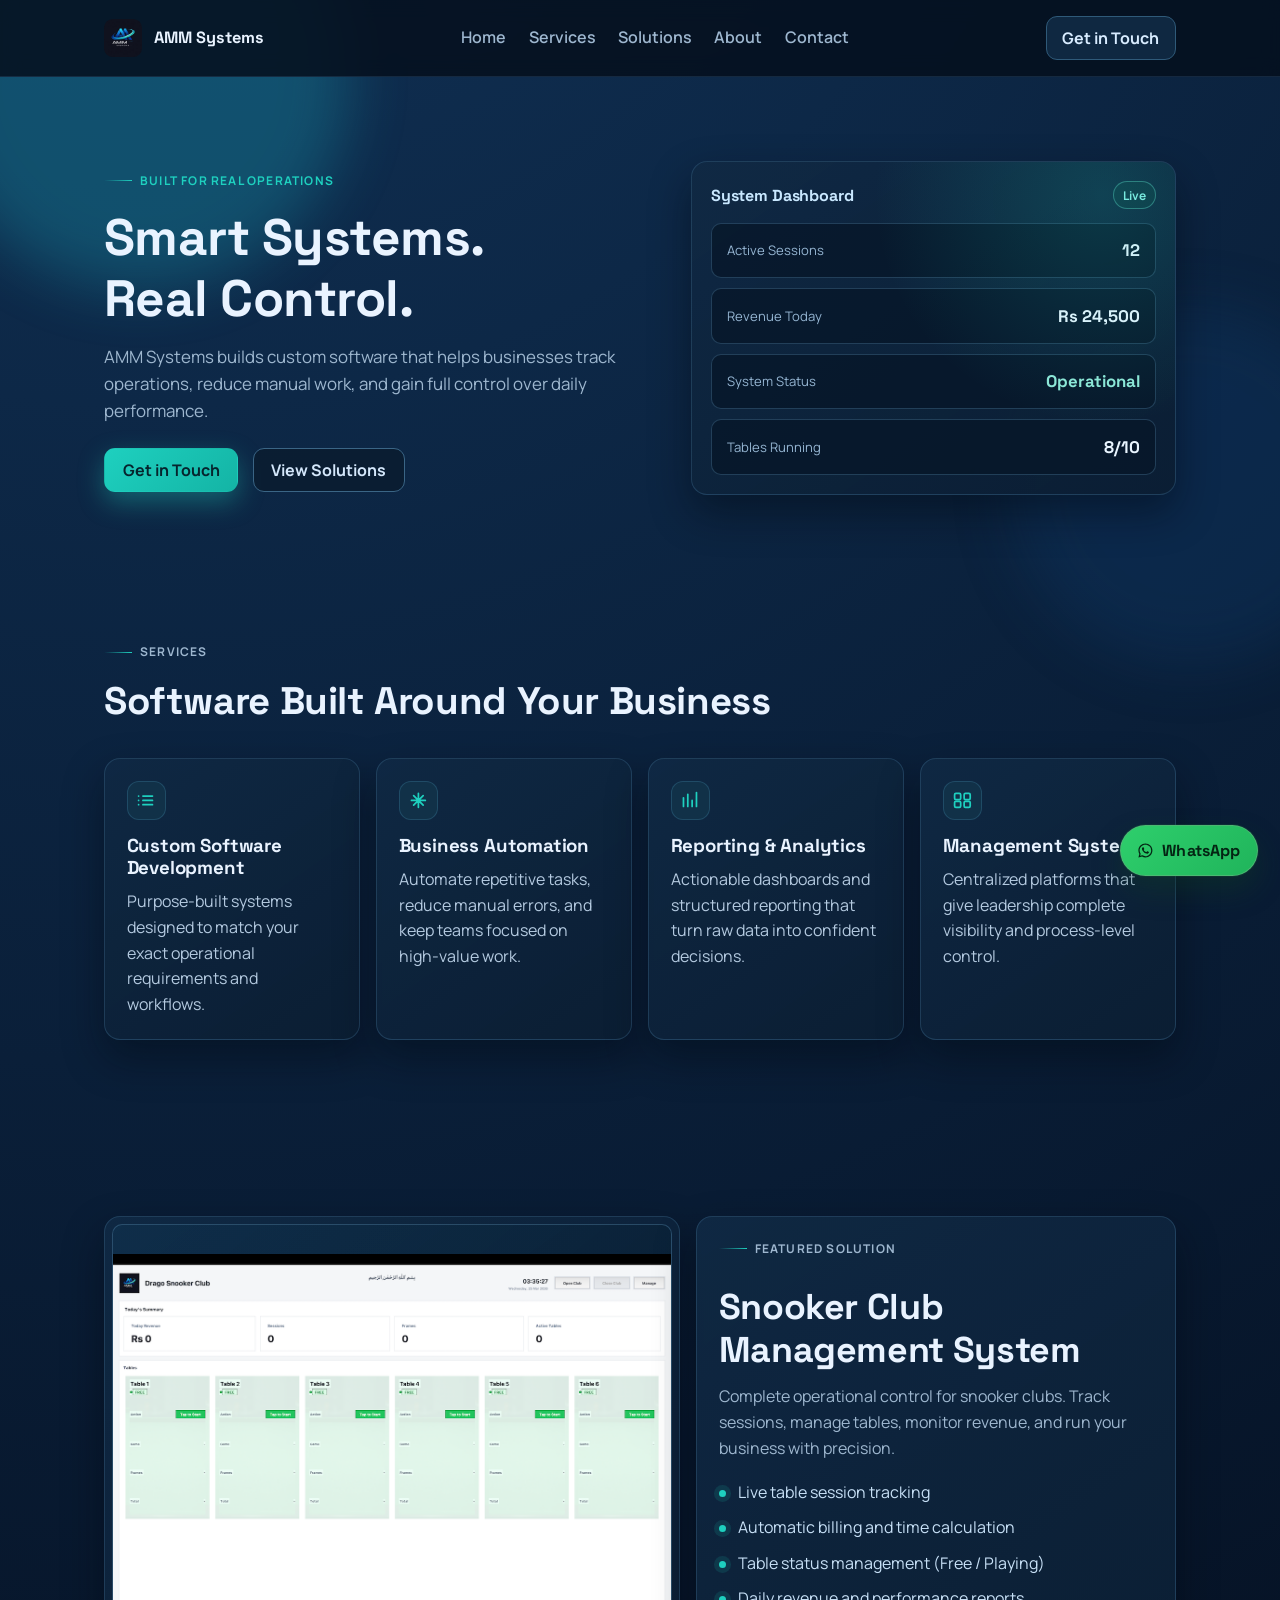
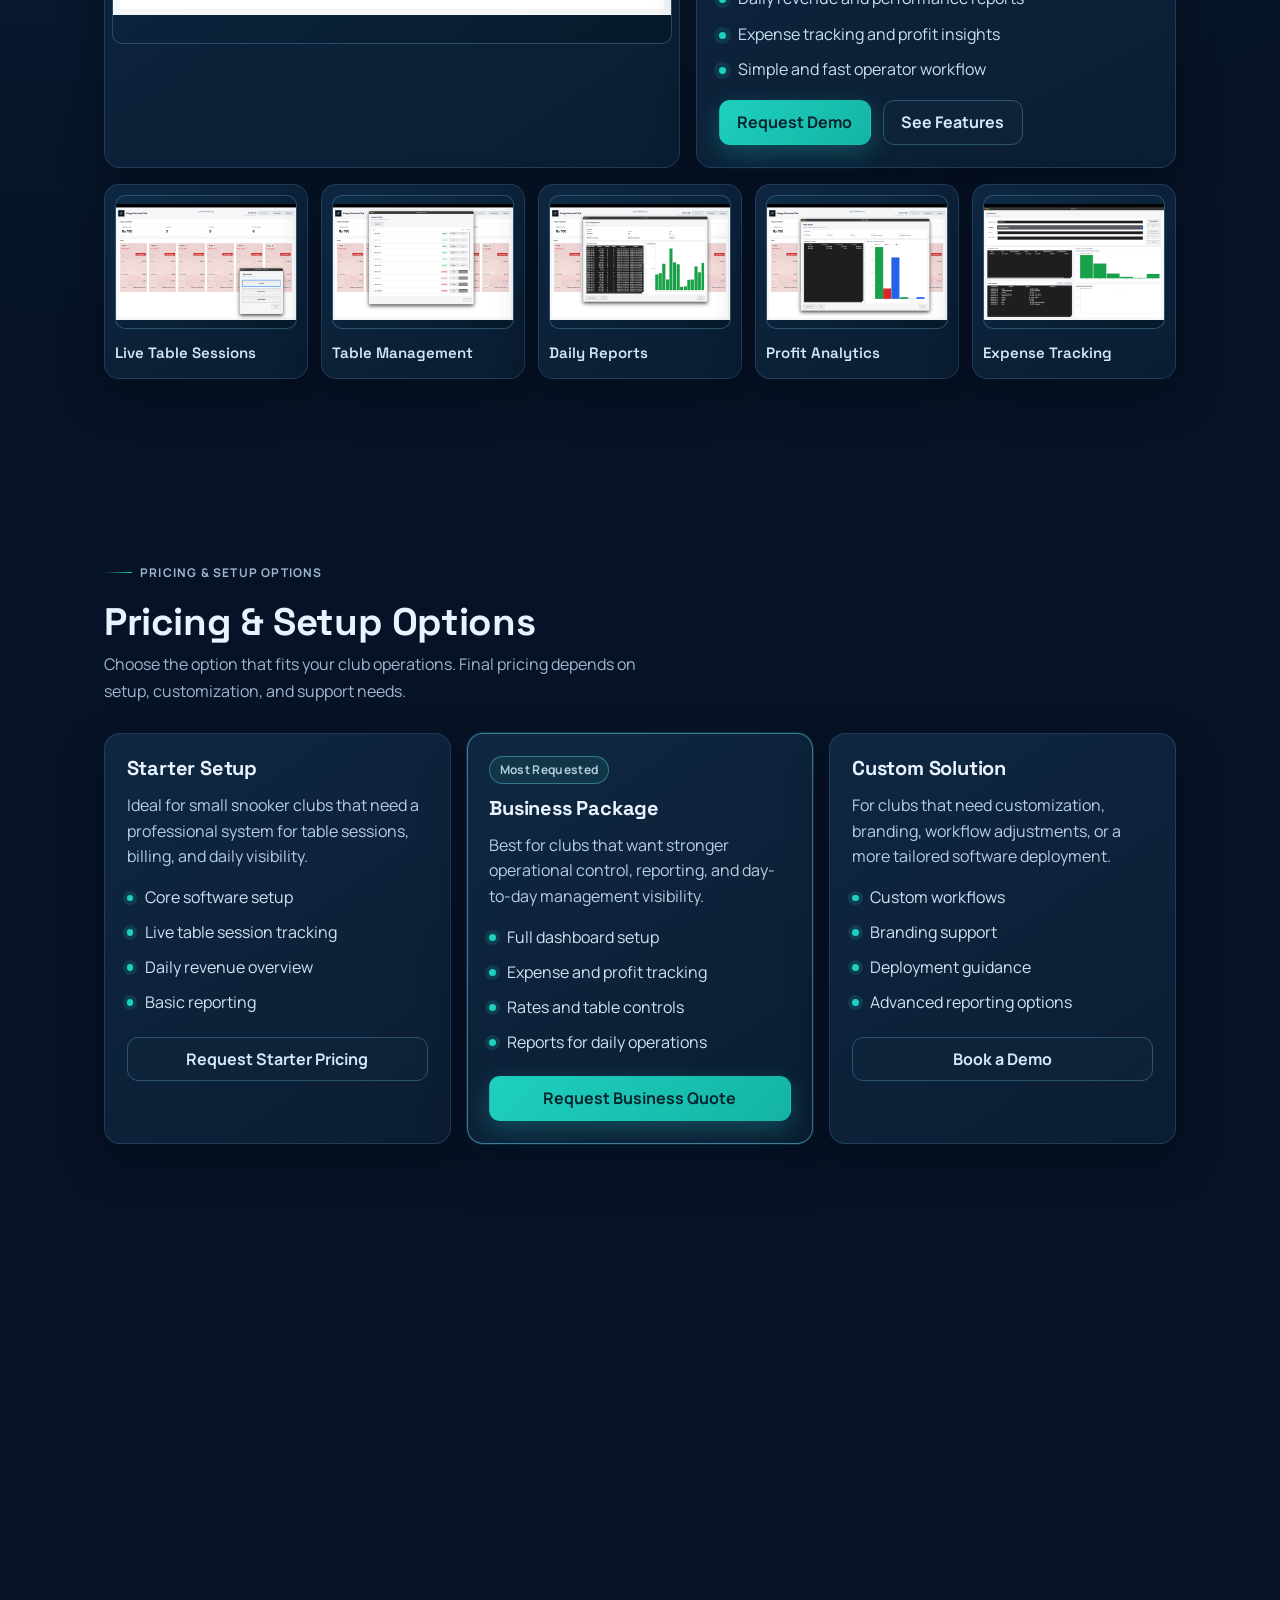
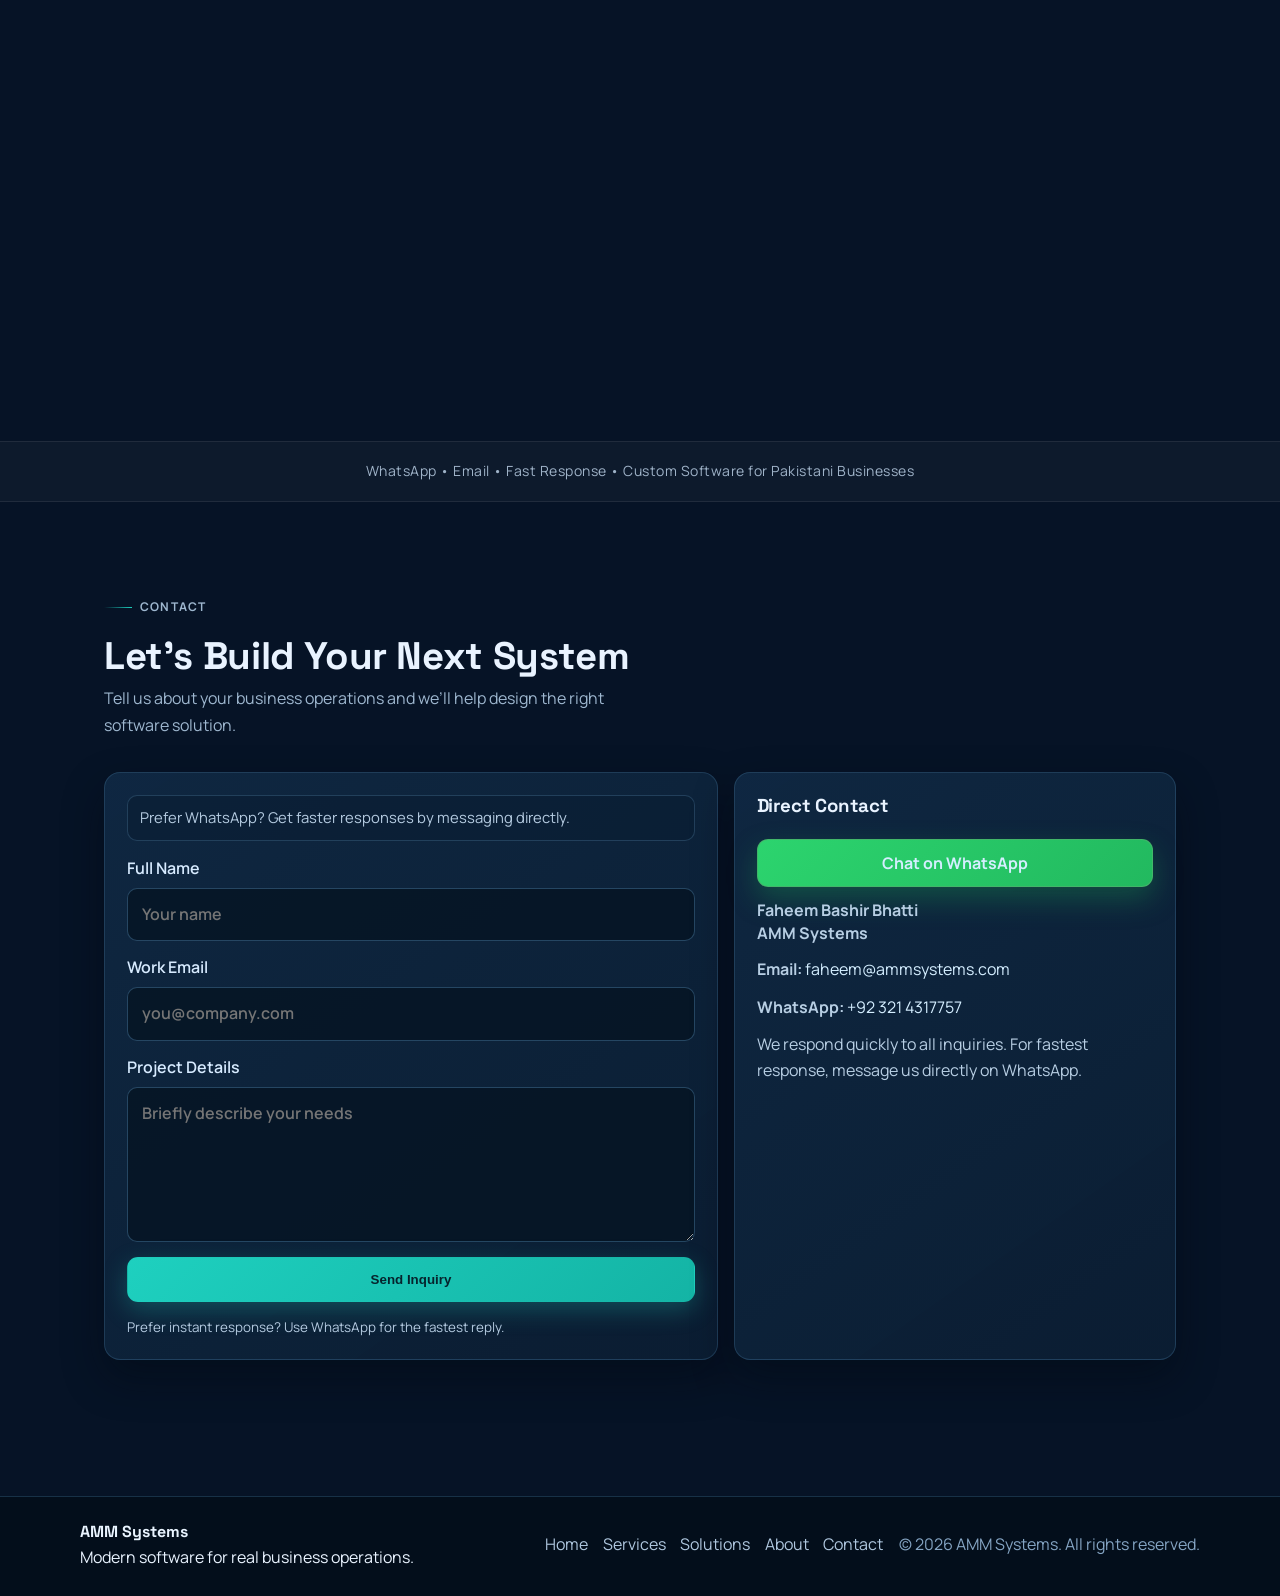
==== index.html @ b8a2b6f0 "Initial sync from local project" ====
<!DOCTYPE html>
<html lang="en">
<head>
  <meta charset="UTF-8">
  <meta name="viewport" content="width=device-width, initial-scale=1.0">
  <title>AMM Systems | Smart Business Software</title>
  <meta name="description" content="AMM Systems builds custom software solutions for real business operations, including automation tools, reporting dashboards, and management systems.">
  <link rel="icon" type="image/png" href="assets/favicon.png">
  <link rel="shortcut icon" href="assets/favicon.png">
  <link rel="preconnect" href="https://fonts.googleapis.com">
  <link rel="preconnect" href="https://fonts.gstatic.com" crossorigin>
  <link href="https://fonts.googleapis.com/css2?family=Manrope:wght@400;500;600;700;800&amp;family=Space+Grotesk:wght@500;600;700&amp;display=swap" rel="stylesheet">
  <link rel="stylesheet" href="styles.css">
</head>
<body>
  <div id="top" aria-hidden="true"></div>
  <div class="bg-orb orb-1" aria-hidden="true"></div>
  <div class="bg-orb orb-2" aria-hidden="true"></div>

  <header class="site-header" id="home">
    <div class="container nav-wrap">
      <a class="logo" href="#top" aria-label="AMM Systems home">
        <img src="assets/logo.png" alt="AMM Systems logo" class="logo-image">
        <span class="logo-text">AMM Systems</span>
      </a>

      <button class="menu-toggle" aria-expanded="false" aria-controls="main-nav" aria-label="Toggle navigation">
        <span></span>
        <span></span>
      </button>

      <nav id="main-nav" class="nav" aria-label="Primary navigation">
        <a href="#top">Home</a>
        <a href="#services">Services</a>
        <a href="#solutions">Solutions</a>
        <a href="#about">About</a>
        <a href="#contact">Contact</a>
      </nav>

      <a class="btn btn-nav" href="#contact">Get in Touch</a>
    </div>
  </header>

  <main>
    <section class="hero section">
      <div class="container hero-grid">
        <div class="hero-copy reveal">
          <p class="eyebrow">Built For Real Operations</p>
          <h1>Smart Systems. Real Control.</h1>
          <p class="lead">
            AMM Systems builds custom software that helps businesses track operations,
            reduce manual work, and gain full control over daily performance.
          </p>
          <div class="hero-actions">
            <a class="btn btn-primary" href="#contact">Get in Touch</a>
            <a class="btn btn-secondary" href="#solutions">View Solutions</a>
          </div>
        </div>

        <div class="hero-panel reveal" aria-label="System dashboard preview">
          <div class="dashboard-head">
            <h2>System Dashboard</h2>
            <span class="dashboard-badge">Live</span>
          </div>
          <div class="metrics-grid">
            <article class="metric-card">
              <p class="metric-title">Active Sessions</p>
              <p class="metric-value">12</p>
            </article>
            <article class="metric-card">
              <p class="metric-title">Revenue Today</p>
              <p class="metric-value">Rs 24,500</p>
            </article>
            <article class="metric-card">
              <p class="metric-title">System Status</p>
              <p class="metric-value status-ok">Operational</p>
            </article>
            <article class="metric-card">
              <p class="metric-title">Tables Running</p>
              <p class="metric-value">8/10</p>
            </article>
          </div>
        </div>
      </div>
    </section>

    <section class="section" id="services">
      <div class="container">
        <div class="section-head reveal">
          <p class="eyebrow">Services</p>
          <h2>Software Built Around Your Business</h2>
        </div>

        <div class="cards-grid services-grid">
          <article class="card reveal">
            <div class="icon" aria-hidden="true">
              <svg viewBox="0 0 24 24" fill="none"><path d="M8 7h11M8 12h11M8 17h11M3 7h.01M3 12h.01M3 17h.01" stroke="currentColor" stroke-width="2" stroke-linecap="round"/></svg>
            </div>
            <h3>Custom Software Development</h3>
            <p>Purpose-built systems designed to match your exact operational requirements and workflows.</p>
          </article>

          <article class="card reveal">
            <div class="icon" aria-hidden="true">
              <svg viewBox="0 0 24 24" fill="none"><path d="M4 12h16M12 4v16M6.5 6.5l11 11M17.5 6.5l-11 11" stroke="currentColor" stroke-width="2" stroke-linecap="round"/></svg>
            </div>
            <h3>Business Automation</h3>
            <p>Automate repetitive tasks, reduce manual errors, and keep teams focused on high-value work.</p>
          </article>

          <article class="card reveal">
            <div class="icon" aria-hidden="true">
              <svg viewBox="0 0 24 24" fill="none"><path d="M4 19V9m5 10V5m5 14v-7m5 7V3" stroke="currentColor" stroke-width="2" stroke-linecap="round"/></svg>
            </div>
            <h3>Reporting &amp; Analytics</h3>
            <p>Actionable dashboards and structured reporting that turn raw data into confident decisions.</p>
          </article>

          <article class="card reveal">
            <div class="icon" aria-hidden="true">
              <svg viewBox="0 0 24 24" fill="none"><rect x="3" y="4" width="7" height="7" rx="1.5" stroke="currentColor" stroke-width="2"/><rect x="14" y="4" width="7" height="7" rx="1.5" stroke="currentColor" stroke-width="2"/><rect x="3" y="13" width="7" height="7" rx="1.5" stroke="currentColor" stroke-width="2"/><rect x="14" y="13" width="7" height="7" rx="1.5" stroke="currentColor" stroke-width="2"/></svg>
            </div>
            <h3>Management Systems</h3>
            <p>Centralized platforms that give leadership complete visibility and process-level control.</p>
          </article>
        </div>
      </div>
    </section>

    <section class="section product-section" id="solutions">
      <div class="container">
        <div class="product-layout reveal">
          <figure class="product-image card">
            <img src="assets/snooker/dashboard.png" alt="Snooker Club Management System main dashboard screen">
          </figure>

          <article class="product-features card">
            <p class="eyebrow">Featured Solution</p>
            <h2>Snooker Club Management System</h2>
            <p>
              Complete operational control for snooker clubs. Track sessions, manage tables,
              monitor revenue, and run your business with precision.
            </p>
            <ul class="feature-list">
              <li>Live table session tracking</li>
              <li>Automatic billing and time calculation</li>
              <li>Table status management (Free / Playing)</li>
              <li>Daily revenue and performance reports</li>
              <li>Expense tracking and profit insights</li>
              <li>Simple and fast operator workflow</li>
            </ul>
            <div class="product-actions">
              <a class="btn btn-primary" href="#contact">Request Demo</a>
              <a class="btn btn-secondary" href="#solutions-gallery">See Features</a>
            </div>
          </article>
        </div>

        <div class="screenshot-grid reveal" id="solutions-gallery" aria-label="Snooker system screenshots">
          <button class="screenshot-card" type="button" aria-pressed="false">
            <img src="assets/snooker/sessions.png" alt="Live table sessions screenshot">
            <span class="screenshot-card-title">Live Table Sessions</span>
          </button>
          <button class="screenshot-card" type="button" aria-pressed="false">
            <img src="assets/snooker/tables.png" alt="Table management screenshot">
            <span class="screenshot-card-title">Table Management</span>
          </button>
          <button class="screenshot-card" type="button" aria-pressed="false">
            <img src="assets/snooker/reports.png" alt="Daily reports screenshot">
            <span class="screenshot-card-title">Daily Reports</span>
          </button>
          <button class="screenshot-card" type="button" aria-pressed="false">
            <img src="assets/snooker/profit.png" alt="Profit analytics screenshot">
            <span class="screenshot-card-title">Profit Analytics</span>
          </button>
          <button class="screenshot-card" type="button" aria-pressed="false">
            <img src="assets/snooker/expenses.png" alt="Expense tracking screenshot">
            <span class="screenshot-card-title">Expense Tracking</span>
          </button>
        </div>
      </div>
    </section>

    <section class="section pricing-section" id="pricing">
      <div class="container">
        <div class="section-head reveal">
          <p class="eyebrow">Pricing &amp; Setup Options</p>
          <h2>Pricing &amp; Setup Options</h2>
          <p>Choose the option that fits your club operations. Final pricing depends on setup, customization, and support needs.</p>
        </div>

        <div class="pricing-grid">
          <article class="card pricing-card reveal">
            <h3>Starter Setup</h3>
            <p>Ideal for small snooker clubs that need a professional system for table sessions, billing, and daily visibility.</p>
            <ul class="pricing-points">
              <li>Core software setup</li>
              <li>Live table session tracking</li>
              <li>Daily revenue overview</li>
              <li>Basic reporting</li>
            </ul>
            <a class="btn btn-secondary pricing-cta" href="#contact">Request Starter Pricing</a>
          </article>

          <article class="card pricing-card pricing-card-featured reveal">
            <p class="pricing-badge">Most Requested</p>
            <h3>Business Package</h3>
            <p>Best for clubs that want stronger operational control, reporting, and day-to-day management visibility.</p>
            <ul class="pricing-points">
              <li>Full dashboard setup</li>
              <li>Expense and profit tracking</li>
              <li>Rates and table controls</li>
              <li>Reports for daily operations</li>
            </ul>
            <a class="btn btn-primary pricing-cta" href="#contact">Request Business Quote</a>
          </article>

          <article class="card pricing-card reveal">
            <h3>Custom Solution</h3>
            <p>For clubs that need customization, branding, workflow adjustments, or a more tailored software deployment.</p>
            <ul class="pricing-points">
              <li>Custom workflows</li>
              <li>Branding support</li>
              <li>Deployment guidance</li>
              <li>Advanced reporting options</li>
            </ul>
            <a class="btn btn-secondary pricing-cta" href="#contact">Book a Demo</a>
          </article>
        </div>
      </div>
    </section>

    <section class="section" id="why-us">
      <div class="container">
        <div class="section-head reveal">
          <p class="eyebrow">Why Choose Us</p>
          <h2>Engineered For Practical Business Value</h2>
        </div>

        <div class="cards-grid why-grid">
          <article class="card reveal">
            <h3>Practical systems for real businesses</h3>
            <p>We focus on how your operations actually run, then build software that fits naturally.</p>
          </article>
          <article class="card reveal">
            <h3>Clean and user-friendly design</h3>
            <p>Interfaces are simple, efficient, and easy for teams to adopt without friction.</p>
          </article>
          <article class="card reveal">
            <h3>Accurate automation and reporting</h3>
            <p>Reliable logic and structured data outputs help you trust every operational insight.</p>
          </article>
          <article class="card reveal">
            <h3>Scalable and maintainable solutions</h3>
            <p>Architected for growth, with clean foundations that support future expansion.</p>
          </article>
        </div>
      </div>
    </section>

    <section class="section about" id="about">
      <div class="container about-layout reveal">
        <div>
          <p class="eyebrow">About AMM Systems</p>
          <h2>Reliable Software. Modern Systems.</h2>
        </div>
        <p>
          AMM Systems is a software company focused on building reliable, modern business systems.
          We partner with organizations that need practical tools for operations, automation,
          reporting, and management control.
        </p>
      </div>
    </section>
    <section class="trust-strip">
      <div class="container trust-strip-inner">
        <p>
          WhatsApp • Email • Fast Response • Custom Software for Pakistani Businesses
        </p>
      </div>
</section>
    <section class="section" id="contact">
      <div class="container">
        <div class="section-head reveal">
          <p class="eyebrow">Contact</p>
          <h2>Let’s Build Your Next System</h2>
          <p>Tell us about your business operations and we’ll help design the right software solution.</p>
        </div>

        <div class="contact-grid">
          <form class="card contact-form reveal" action="#" method="post">
            <p class="contact-helper">Prefer WhatsApp? Get faster responses by messaging directly.</p>
            <label>
              Full Name
              <input type="text" name="name" placeholder="Your name" required>
            </label>
            <label>
              Work Email
              <input type="email" name="email" placeholder="you@company.com" required>
            </label>
            <label>
              Project Details
              <textarea name="message" rows="5" placeholder="Briefly describe your needs" required></textarea>
            </label>
            <button class="btn btn-primary" type="submit">Send Inquiry</button>
            <p class="contact-submit-note">Prefer instant response? Use WhatsApp for the fastest reply.</p>
          </form>

          <aside class="card contact-info reveal">
            <h3>Direct Contact</h3>
            <a class="btn btn-whatsapp" href="https://wa.me/923214317757" target="_blank" rel="noopener noreferrer">Chat on WhatsApp</a>
            <p class="contact-person">Faheem Bashir Bhatti<br>AMM Systems</p>
            <p><strong>Email:</strong> <a href="mailto:faheem@ammsystems.com">faheem@ammsystems.com</a></p>
            <p><strong>WhatsApp:</strong> <a href="https://wa.me/923214317757" target="_blank" rel="noopener noreferrer">+92 321 4317757</a></p>
            <p>We respond quickly to all inquiries. For fastest response, message us directly on WhatsApp.</p>
          </aside>
        </div>
      </div>
    </section>
  </main>

  <footer class="site-footer">
    <div class="container footer-grid">
      <div>
        <p class="footer-brand">AMM Systems</p>
        <p>Modern software for real business operations.</p>
      </div>
      <div class="footer-links" aria-label="Footer links">
        <a href="#home">Home</a>
        <a href="#services">Services</a>
        <a href="#solutions">Solutions</a>
        <a href="#about">About</a>
        <a href="#contact">Contact</a>
      </div>
      <p class="copyright">© <span id="year"></span> AMM Systems. All rights reserved.</p>
    </div>
  </footer>

  <aside class="mini-cta" id="mini-cta" aria-label="Quick contact actions" aria-hidden="true">
    <p>Need software for your business?</p>
    <div class="mini-cta-actions">
      <a
        class="btn btn-whatsapp mini-cta-whatsapp"
        href="https://wa.me/923214317757?text=Hello%20AMM%20Systems,%0A%0AI%20would%20like%20to%20know%20more%20about%20your%20software%20solutions."
        target="_blank"
        rel="noopener noreferrer"
      >
        Chat on WhatsApp
      </a>
      <a class="btn btn-secondary mini-cta-contact" href="#contact">Get in Touch</a>
    </div>
  </aside>

  <a
    class="floating-whatsapp"
    href="https://wa.me/923214317757?text=Hello%20AMM%20Systems,%0A%0AI%20would%20like%20to%20know%20more%20about%20your%20software%20solutions."
    target="_blank"
    rel="noopener noreferrer"
    aria-label="Chat with AMM Systems on WhatsApp"
  >
    <svg viewBox="0 0 24 24" aria-hidden="true">
      <path d="M19.05 4.94A9.87 9.87 0 0 0 12 2C6.48 2 2 6.47 2 12c0 1.76.46 3.48 1.34 5L2 22l5.15-1.31A9.95 9.95 0 0 0 12 22c5.52 0 10-4.48 10-10 0-2.67-1.04-5.18-2.95-7.06zm-7.05 15.3a8.26 8.26 0 0 1-4.22-1.16l-.3-.18-3.06.78.82-2.99-.2-.31A8.23 8.23 0 0 1 3.77 12c0-4.53 3.69-8.23 8.23-8.23 2.2 0 4.27.86 5.83 2.42A8.19 8.19 0 0 1 20.23 12c0 4.54-3.69 8.24-8.23 8.24zm4.52-6.16c-.25-.13-1.46-.72-1.69-.8-.23-.09-.39-.13-.55.12-.17.25-.64.8-.79.96-.15.17-.29.19-.54.07-.25-.13-1.05-.39-2-1.24a7.57 7.57 0 0 1-1.38-1.71c-.14-.25-.01-.38.11-.5.12-.12.25-.29.38-.43.13-.15.17-.25.25-.42.08-.17.04-.31-.02-.43-.07-.13-.55-1.34-.75-1.84-.2-.48-.4-.42-.55-.42h-.47c-.16 0-.43.06-.66.31-.22.25-.86.84-.86 2.05s.89 2.38 1.01 2.54c.13.17 1.75 2.67 4.23 3.74.59.26 1.05.41 1.41.52.59.19 1.12.16 1.54.1.47-.07 1.46-.6 1.66-1.18.21-.58.21-1.08.15-1.18-.06-.1-.22-.16-.47-.29z"/>
    </svg>
    <span>WhatsApp</span>
  </a>

  <script src="script.js"></script>
</body>
</html>
---- styles.css ----
:root {
  --bg: #061326;
  --bg-soft: #0b1f35;
  --surface: #102842;
  --surface-2: #0f2239;
  --line: #1f3d5c;
  --text: #e9f3ff;
  --muted: #9eb7cf;
  --teal: #1ed0bf;
  --teal-strong: #14b4a5;
  --radius: 16px;
  --card-border: rgba(56, 98, 133, 0.44);
  --card-bg: linear-gradient(145deg, rgba(16, 41, 68, 0.92), rgba(11, 30, 51, 0.96));
  --shadow: 0 18px 40px rgba(2, 9, 18, 0.45);
}

* {
  box-sizing: border-box;
}

html,
body {
  margin: 0;
  padding: 0;
}

body {
  font-family: "Manrope", "Segoe UI", sans-serif;
  background: radial-gradient(circle at 12% -10%, #11345a 0%, transparent 45%), var(--bg);
  color: var(--text);
  line-height: 1.6;
  min-height: 100vh;
  overflow-x: hidden;
}

h1,
h2,
h3,
h4 {
  margin: 0 0 0.75rem;
  line-height: 1.2;
  font-family: "Space Grotesk", "Segoe UI", sans-serif;
  letter-spacing: -0.01em;
}

p {
  margin: 0;
}

a {
  color: inherit;
  text-decoration: none;
}

.container {
  width: min(1120px, 92vw);
  margin: 0 auto;
  max-width: 1200px;
  padding: 0 24px;
}

.section {
  padding: clamp(4.9rem, 7vw, 5.5rem) 0;
}

.eyebrow {
  display: inline-flex;
  align-items: center;
  gap: 0.5rem;
  color: var(--teal);
  font-weight: 700;
  text-transform: uppercase;
  letter-spacing: 0.1em;
  font-size: 0.75rem;
  margin-bottom: 1rem;
}

.eyebrow::before {
  content: "";
  width: 1.75rem;
  height: 1px;
  background: linear-gradient(90deg, transparent, var(--teal));
}

.bg-orb {
  position: fixed;
  border-radius: 999px;
  pointer-events: none;
  z-index: -1;
  filter: blur(30px);
  opacity: 0.28;
}

.orb-1 {
  width: 420px;
  height: 420px;
  background: #1cb0c4;
  top: -130px;
  left: -70px;
}

.orb-2 {
  width: 360px;
  height: 360px;
  background: #103f72;
  right: -90px;
  top: 34%;
}

.site-header {
  position: sticky;
  top: 0;
  z-index: 20;
  background: rgba(5, 16, 30, 0.86);
  backdrop-filter: blur(10px);
  border-bottom: 1px solid rgba(69, 108, 146, 0.25);
}

.nav-wrap {
  min-height: 4.75rem;
  display: grid;
  grid-template-columns: auto 1fr auto;
  align-items: center;
  gap: 1.25rem;
}

.logo {
  display: inline-flex;
  align-items: center;
  gap: 0.8rem;
  font-weight: 700;
}

.logo-image {
  display: block;
  width: 2.35rem;
  height: 2.35rem;
  border-radius: 0.55rem;
  object-fit: contain;
}

.logo-text {
  font-family: "Space Grotesk", sans-serif;
  font-size: 1.02rem;
}

.nav {
  display: flex;
  justify-content: center;
  gap: 1.4rem;
}

.nav a {
  color: var(--muted);
  font-weight: 600;
  transition: color 180ms ease;
}

.nav a:hover,
.nav a:focus-visible {
  color: var(--text);
}

.btn {
  display: inline-flex;
  align-items: center;
  justify-content: center;
  border: 1px solid transparent;
  border-radius: 11px;
  font-weight: 700;
  line-height: 1.15;
  min-height: 2.8rem;
  padding: 0.72rem 1.1rem;
  transition: transform 180ms ease, box-shadow 180ms ease, border-color 180ms ease, background 180ms ease;
}

.btn:hover,
.btn:focus-visible {
  transform: translateY(-1px);
}

.btn-primary {
  background: linear-gradient(135deg, var(--teal), var(--teal-strong));
  color: #06242d;
  box-shadow: 0 8px 25px rgba(29, 188, 176, 0.3);
}

.btn-primary:hover,
.btn-primary:focus-visible {
  box-shadow: 0 12px 30px rgba(29, 188, 176, 0.42);
}

.btn-secondary {
  border-color: #2c546f;
  background: rgba(16, 38, 60, 0.62);
  color: #d4e7fb;
}

.btn-secondary:hover,
.btn-secondary:focus-visible {
  border-color: #4d7896;
  background: rgba(20, 46, 74, 0.88);
}

.btn-nav {
  padding: 0.58rem 0.98rem;
  background: rgba(21, 50, 79, 0.7);
  border-color: #2f5a79;
  color: #d8ecff;
}

.hero {
  padding-top: 5.25rem;
  padding-bottom: 3.25rem;
}

.hero-grid {
  display: grid;
  grid-template-columns: 1.15fr 1fr;
  gap: 1.8rem;
  align-items: center;
}

.hero h1 {
  font-size: clamp(2rem, 4vw, 3.7rem);
  max-width: 12ch;
}

.lead {
  color: var(--muted);
  font-size: 1.06rem;
  max-width: 54ch;
  margin-top: 0.85rem;
}

.hero-actions {
  display: flex;
  gap: 0.9rem;
  margin-top: 1.45rem;
  flex-wrap: wrap;
}

.hero-actions .btn-primary {
  box-shadow: 0 10px 26px rgba(29, 188, 176, 0.4);
}

.hero-actions .btn-secondary {
  background: rgba(10, 27, 44, 0.72);
  border-color: #3a6585;
}

.hero-panel,
.card {
  background: var(--card-bg);
  border: 1px solid var(--card-border);
  border-radius: var(--radius);
  box-shadow: var(--shadow);
}

.hero-panel {
  padding: 1.2rem;
  position: relative;
  overflow: hidden;
}

.hero-panel::before {
  content: "";
  position: absolute;
  inset: 0;
  background: radial-gradient(circle at 85% 10%, rgba(30, 208, 191, 0.18), transparent 45%);
  pointer-events: none;
}

.dashboard-head {
  display: flex;
  align-items: center;
  justify-content: space-between;
  gap: 0.8rem;
  margin-bottom: 0.85rem;
}

.hero-panel h2 {
  font-size: 1rem;
  color: #c9e8ff;
  margin-bottom: 0;
}

.dashboard-badge {
  font-size: 0.75rem;
  font-weight: 700;
  color: #89f0e5;
  border: 1px solid rgba(67, 153, 148, 0.65);
  background: rgba(13, 57, 65, 0.55);
  border-radius: 999px;
  padding: 0.22rem 0.55rem;
}

.metrics-grid {
  display: grid;
  grid-template-columns: 1fr;
  gap: 0.65rem;
}

.metric-card {
  padding: 0.82rem 0.95rem;
  border-radius: 10px;
  border: 1px solid rgba(68, 111, 145, 0.45);
  background: rgba(7, 22, 39, 0.7);
  display: flex;
  align-items: center;
  justify-content: space-between;
  gap: 0.8rem;
}

.metric-title {
  color: #95b5d2;
  font-size: 0.82rem;
}

.metric-value {
  font-family: "Space Grotesk", sans-serif;
  font-weight: 700;
  font-size: 1.05rem;
  margin-top: 0;
  color: #e9f5ff;
}

.status-ok {
  color: #8fe8d8;
}

.section-head {
  margin-bottom: 2.1rem;
}

.section-head h2 {
  font-size: clamp(1.55rem, 3vw, 2.45rem);
  margin-bottom: 0.35rem;
}

.section-head p {
  color: var(--muted);
  max-width: 56ch;
  line-height: 1.68;
}

.cards-grid {
  display: grid;
  grid-template-columns: repeat(4, minmax(0, 1fr));
  gap: 1rem;
}

.card {
  padding: 1.35rem;
  transition: border-color 180ms ease, box-shadow 180ms ease;
}

.card p {
  color: #b4cae0;
}

.card h3 {
  margin-bottom: 0.6rem;
}

.card:hover {
  border-color: rgba(78, 130, 168, 0.58);
  box-shadow: 0 20px 42px rgba(2, 10, 20, 0.48);
}

.icon {
  width: 2.45rem;
  height: 2.45rem;
  display: grid;
  place-items: center;
  margin-bottom: 0.95rem;
  border-radius: 0.75rem;
  color: var(--teal);
  background: rgba(20, 60, 80, 0.5);
  border: 1px solid rgba(43, 94, 122, 0.6);
}

.icon svg {
  width: 1.3rem;
  height: 1.3rem;
}

.product-section .container {
  display: grid;
  gap: 1rem;
}

.product-layout {
  display: grid;
  grid-template-columns: 1.2fr 1fr;
  gap: 1rem;
}

.product-image {
  margin: 0;
  padding: 0.45rem;
  overflow: hidden;
  transition: transform 260ms cubic-bezier(0.22, 1, 0.36, 1), border-color 260ms ease, box-shadow 260ms ease;
}

.product-image img {
  display: block;
  width: 100%;
  height: clamp(260px, 34vw, 420px);
  object-fit: contain;
  object-position: center center;
  border-radius: 10px;
  border: 1px solid rgba(63, 106, 139, 0.6);
  background: linear-gradient(140deg, rgba(16, 55, 85, 0.42), rgba(5, 24, 39, 0.6));
}

.product-features {
  display: grid;
  align-content: start;
  gap: 0.72rem;
}

.product-features h2 {
  font-size: clamp(1.55rem, 2.8vw, 2.3rem);
  margin-bottom: 0.1rem;
}

.product-features > p {
  color: var(--muted);
}

.feature-list {
  list-style: none;
  padding: 0;
  margin: 0.45rem 0 0;
  display: grid;
  gap: 0.62rem;
}

.feature-list li {
  position: relative;
  padding-left: 1.2rem;
  color: #c7e0f6;
}

.feature-list li::before {
  content: "";
  position: absolute;
  left: 0;
  top: 0.6rem;
  width: 0.45rem;
  height: 0.45rem;
  border-radius: 999px;
  background: var(--teal);
  box-shadow: 0 0 0 5px rgba(30, 208, 191, 0.12);
}

.product-actions {
  display: flex;
  flex-wrap: wrap;
  gap: 0.75rem;
  margin-top: 0.35rem;
}

.screenshot-grid {
  display: grid;
  grid-template-columns: repeat(5, minmax(0, 1fr));
  gap: 0.8rem;
}

.screenshot-card {
  appearance: none;
  font: inherit;
  color: inherit;
  text-align: left;
  width: 100%;
  cursor: pointer;
  padding: 0.65rem;
  border-radius: 15px;
  border: 1px solid var(--card-border);
  background: linear-gradient(145deg, rgba(16, 41, 68, 0.88), rgba(10, 30, 51, 0.9));
  box-shadow: var(--shadow);
  transition: transform 260ms cubic-bezier(0.22, 1, 0.36, 1), border-color 260ms ease, box-shadow 260ms ease;
}

.screenshot-card img {
  display: block;
  width: 100%;
  height: clamp(126px, 10.5vw, 164px);
  object-fit: contain;
  object-position: center center;
  border-radius: 10px;
  border: 1px solid rgba(63, 106, 139, 0.65);
  background: linear-gradient(140deg, rgba(16, 55, 85, 0.42), rgba(5, 24, 39, 0.6));
}

.screenshot-card-title {
  display: block;
  margin: 0.72rem 0 0.2rem;
  font-size: 0.94rem;
  font-family: "Space Grotesk", "Segoe UI", sans-serif;
  color: #d1e7fa;
  font-weight: 600;
}

.screenshot-card:focus-visible {
  outline: 2px solid rgba(67, 200, 188, 0.8);
  outline-offset: 2px;
}

.screenshot-card.is-active {
  border-color: rgba(84, 171, 201, 0.76);
  box-shadow: 0 16px 34px rgba(8, 26, 45, 0.55), 0 0 0 1px rgba(35, 137, 161, 0.35);
}

.screenshot-card.is-active img {
  border-color: rgba(100, 186, 206, 0.9);
}

.product-image:hover,
.screenshot-card:hover {
  transform: scale(1.012);
  border-color: rgba(88, 154, 194, 0.66);
  box-shadow: 0 14px 30px rgba(8, 26, 45, 0.52);
}

.pricing-section .section-head {
  margin-bottom: 1.8rem;
}

.pricing-grid {
  display: grid;
  grid-template-columns: repeat(3, minmax(0, 1fr));
  gap: 1rem;
}

.pricing-card {
  display: grid;
  align-content: start;
  gap: 0.72rem;
  min-height: 100%;
}

.pricing-card h3 {
  font-size: 1.25rem;
  margin-bottom: 0.1rem;
}

.pricing-card > p:not(.pricing-badge) {
  color: #b7cee3;
}

.pricing-badge {
  width: fit-content;
  padding: 0.22rem 0.58rem;
  border-radius: 999px;
  border: 1px solid rgba(59, 153, 171, 0.7);
  background: rgba(20, 70, 79, 0.55);
  color: #9cece1;
  font-size: 0.75rem;
  font-weight: 700;
  letter-spacing: 0.03em;
}

.pricing-card-featured {
  border-color: rgba(79, 155, 181, 0.75);
  box-shadow: 0 20px 42px rgba(3, 13, 26, 0.54), 0 0 0 1px rgba(44, 123, 148, 0.35);
  transform: translateY(-6px);
}

.pricing-points {
  list-style: none;
  padding: 0;
  margin: 0.25rem 0 0;
  display: grid;
  gap: 0.58rem;
}

.pricing-points li {
  position: relative;
  padding-left: 1.12rem;
  color: #cee3f7;
}

.pricing-points li::before {
  content: "";
  position: absolute;
  left: 0;
  top: 0.58rem;
  width: 0.42rem;
  height: 0.42rem;
  border-radius: 999px;
  background: var(--teal);
  box-shadow: 0 0 0 4px rgba(30, 208, 191, 0.14);
}

.pricing-cta {
  margin-top: 0.6rem;
  width: 100%;
}

.about {
  padding-top: 4.8rem;
}

.about-layout {
  display: grid;
  grid-template-columns: 0.95fr 1.2fr;
  gap: 1.2rem;
  align-items: center;
  padding: 1.8rem;
  border-radius: var(--radius);
  background: linear-gradient(145deg, rgba(16, 40, 65, 0.82), rgba(7, 23, 41, 0.85));
  border: 1px solid rgba(49, 89, 120, 0.5);
}

.about p {
  color: #bdd3e8;
}

.contact-grid {
  display: grid;
  grid-template-columns: 1.25fr 0.9fr;
  gap: 1rem;
}

.contact-form {
  display: grid;
  gap: 0.9rem;
}

.contact-helper {
  color: #b8d2e9;
  font-size: 0.93rem;
  padding: 0.65rem 0.75rem;
  border-radius: 10px;
  background: rgba(10, 30, 51, 0.62);
  border: 1px solid rgba(53, 91, 122, 0.55);
}

.contact-form label {
  font-weight: 600;
  display: grid;
  gap: 0.4rem;
  color: #d7ebff;
}

.contact-submit-note {
  margin-top: 0.1rem;
  font-size: 0.84rem;
  line-height: 1.45;
  color: #91aac3;
}

input,
textarea {
  width: 100%;
  border: 1px solid rgba(56, 96, 128, 0.66);
  border-radius: 10px;
  background: rgba(5, 20, 35, 0.8);
  color: #e9f3ff;
  padding: 0.8rem 0.9rem;
  font: inherit;
}

textarea {
  resize: vertical;
}

input:focus,
textarea:focus {
  outline: 2px solid rgba(30, 208, 191, 0.36);
  border-color: rgba(34, 164, 159, 0.9);
}

.contact-info {
  display: grid;
  align-content: start;
  gap: 0.75rem;
}

.btn-whatsapp {
  width: 100%;
  min-height: 3rem;
  padding: 0.82rem 1rem;
  background: linear-gradient(135deg, #2cd46e, #22b95f);
  border-color: rgba(69, 181, 106, 0.9);
  color: #062313;
  box-shadow: 0 12px 28px rgba(27, 162, 83, 0.34);
}

.btn-whatsapp:hover,
.btn-whatsapp:focus-visible {
  box-shadow: 0 16px 32px rgba(27, 162, 83, 0.42);
  background: linear-gradient(135deg, #33dc76, #25c366);
}

.contact-person {
  font-weight: 700;
  color: #e4f3ff;
  line-height: 1.45;
}

.contact-info p {
  color: #b7cee3;
}

.contact-info a {
  color: #d4eeff;
}

.contact-info a:hover,
.contact-info a:focus-visible {
  color: #a5f0e5;
}

.site-footer {
  margin-top: 3rem;
  border-top: 1px solid rgba(50, 92, 125, 0.45);
  background: rgba(4, 13, 24, 0.7);
}

.mini-cta {
  position: fixed;
  left: 50%;
  bottom: 1rem;
  z-index: 35;
  width: min(760px, calc(100vw - 1.6rem));
  display: flex;
  align-items: center;
  justify-content: space-between;
  gap: 0.75rem;
  padding: 0.72rem 0.82rem;
  border-radius: 14px;
  border: 1px solid rgba(64, 106, 141, 0.56);
  background: linear-gradient(145deg, rgba(9, 26, 44, 0.95), rgba(7, 21, 37, 0.94));
  box-shadow: 0 18px 38px rgba(4, 11, 20, 0.56);
  backdrop-filter: blur(6px);
  transform: translate(-50%, 16px);
  opacity: 0;
  visibility: hidden;
  pointer-events: none;
  transition: opacity 200ms ease, transform 200ms ease;
}

.mini-cta p {
  color: #d8eafe;
  font-family: "Space Grotesk", "Segoe UI", sans-serif;
  font-size: 0.92rem;
  font-weight: 600;
  line-height: 1.3;
}

.mini-cta-actions {
  display: flex;
  gap: 0.58rem;
  align-items: center;
  flex-shrink: 0;
}

.mini-cta .btn {
  min-height: 2.55rem;
  padding: 0.62rem 0.88rem;
  font-size: 0.9rem;
}

.mini-cta-contact {
  border-color: #3f6785;
}

.mini-cta.is-visible {
  opacity: 1;
  visibility: visible;
  pointer-events: auto;
  transform: translate(-50%, 0);
}

.mini-cta.is-visible ~ .floating-whatsapp {
  bottom: 5.9rem;
}

.footer-grid {
  padding: 1.4rem 0 1.6rem;
  display: grid;
  grid-template-columns: 1fr auto auto;
  gap: 1rem;
  align-items: center;
}

.footer-brand {
  font-family: "Space Grotesk", sans-serif;
  font-weight: 700;
  color: #e9f4ff;
}

.footer-links {
  display: flex;
  flex-wrap: wrap;
  gap: 0.9rem;
}

.footer-links a {
  color: #afc7df;
}

.copyright {
  color: #85a5c4;
  white-space: nowrap;
}

.floating-whatsapp {
  position: fixed;
  right: clamp(0.8rem, 1.8vw, 1.4rem);
  bottom: clamp(0.85rem, 2.2vw, 1.5rem);
  z-index: 40;
  display: inline-flex;
  align-items: center;
  gap: 0.52rem;
  min-height: 3rem;
  padding: 0.72rem 1rem;
  border-radius: 999px;
  border: 1px solid rgba(79, 185, 116, 0.9);
  background: linear-gradient(135deg, #2ecf6c, #20b45b);
  color: #042413;
  font-family: "Space Grotesk", "Segoe UI", sans-serif;
  font-weight: 700;
  letter-spacing: 0.01em;
  box-shadow: 0 14px 28px rgba(14, 63, 36, 0.4), 0 0 0 1px rgba(34, 121, 69, 0.2);
  transition: transform 180ms ease, box-shadow 180ms ease, filter 180ms ease;
}

.floating-whatsapp svg {
  width: 1.05rem;
  height: 1.05rem;
  fill: currentColor;
  flex-shrink: 0;
}

.floating-whatsapp:hover,
.floating-whatsapp:focus-visible {
  transform: translateY(-2px);
  filter: saturate(1.04);
  box-shadow: 0 18px 32px rgba(14, 63, 36, 0.48), 0 0 0 1px rgba(34, 121, 69, 0.28);
}

.floating-whatsapp:focus-visible {
  outline: 2px solid rgba(152, 244, 181, 0.9);
  outline-offset: 3px;
}

.menu-toggle {
  display: none;
  width: 2.7rem;
  height: 2.4rem;
  border-radius: 8px;
  border: 1px solid rgba(59, 98, 130, 0.6);
  background: rgba(10, 28, 48, 0.8);
  color: #cde4fb;
}

.menu-toggle span {
  display: block;
  width: 1.25rem;
  height: 2px;
  border-radius: 999px;
  background: currentColor;
  margin: 0.28rem auto;
}

.reveal {
  opacity: 0;
  transform: translateY(20px);
  transition: opacity 0.5s ease, transform 0.5s ease;
}

.reveal.visible {
  opacity: 1;
  transform: translateY(0);
}

@media (max-width: 1020px) {
  .cards-grid {
    grid-template-columns: repeat(2, minmax(0, 1fr));
  }

  .hero-grid,
  .product-layout,
  .contact-grid,
  .about-layout {
    grid-template-columns: 1fr;
  }

  .pricing-grid {
    grid-template-columns: repeat(2, minmax(0, 1fr));
  }

  .contact-info {
    order: -1;
  }

  .pricing-card-featured {
    transform: none;
  }

  .screenshot-grid {
    grid-template-columns: repeat(2, minmax(0, 1fr));
  }

  .hero {
    padding-top: 4.5rem;
  }
}

@media (max-width: 760px) {
  .logo-image {
    width: 2rem;
    height: 2rem;
  }

  .nav-wrap {
    grid-template-columns: auto auto auto;
    gap: 0.7rem;
  }

  .menu-toggle {
    display: inline-block;
    justify-self: end;
  }

  .nav {
    position: absolute;
    left: 4vw;
    right: 4vw;
    top: calc(100% + 0.7rem);
    display: grid;
    gap: 0.2rem;
    padding: 0.65rem;
    border-radius: 12px;
    border: 1px solid rgba(53, 95, 130, 0.6);
    background: rgba(8, 25, 44, 0.98);
    transform-origin: top;
    transform: scaleY(0.9);
    opacity: 0;
    pointer-events: none;
    transition: opacity 180ms ease, transform 180ms ease;
  }

  .nav a {
    padding: 0.6rem 0.45rem;
  }

  .nav.open {
    opacity: 1;
    transform: scaleY(1);
    pointer-events: auto;
  }

  .btn-nav {
    display: none;
  }

  .section {
    padding: 4.7rem 0;
  }

  .cards-grid {
    grid-template-columns: 1fr;
  }

  .pricing-grid {
    grid-template-columns: 1fr;
  }

  .screenshot-grid {
    grid-template-columns: 1fr;
  }

  .product-actions .btn {
    width: 100%;
  }

  .footer-grid {
    grid-template-columns: 1fr;
    align-items: start;
  }

  .mini-cta {
    width: calc(100vw - 1rem);
    bottom: 0.62rem;
    padding: 0.62rem 0.65rem;
    display: grid;
    justify-items: stretch;
    gap: 0.58rem;
  }

  .mini-cta p {
    font-size: 0.86rem;
    text-align: center;
  }

  .mini-cta-actions {
    width: 100%;
    display: grid;
    grid-template-columns: 1fr 1fr;
  }

  .mini-cta .btn {
    width: 100%;
    min-height: 2.45rem;
    font-size: 0.84rem;
  }

  .mini-cta.is-visible ~ .floating-whatsapp {
    bottom: 7.9rem;
  }

  .floating-whatsapp {
    right: 0.72rem;
    bottom: 0.78rem;
    padding: 0.72rem;
    min-height: 2.95rem;
  }

  .floating-whatsapp span {
    display: none;
  }

  .copyright {
    white-space: normal;
  }
}

@media (prefers-reduced-motion: reduce) {
  *,
  *::before,
  *::after {
    animation-duration: 0.01ms !important;
    animation-iteration-count: 1 !important;
    transition-duration: 0.01ms !important;
    scroll-behavior: auto !important;
  }

  .reveal {
    opacity: 1;
    transform: none;
  }
}
.trust-strip {
  padding: 18px 0;
  background: rgba(255, 255, 255, 0.03);
  border-top: 1px solid rgba(255, 255, 255, 0.08);
  border-bottom: 1px solid rgba(255, 255, 255, 0.08);
  text-align: center;
}

.trust-strip-inner p {
  margin: 0;
  font-size: 14px;
  color: #9fb3c8;
  letter-spacing: 0.5px;
}
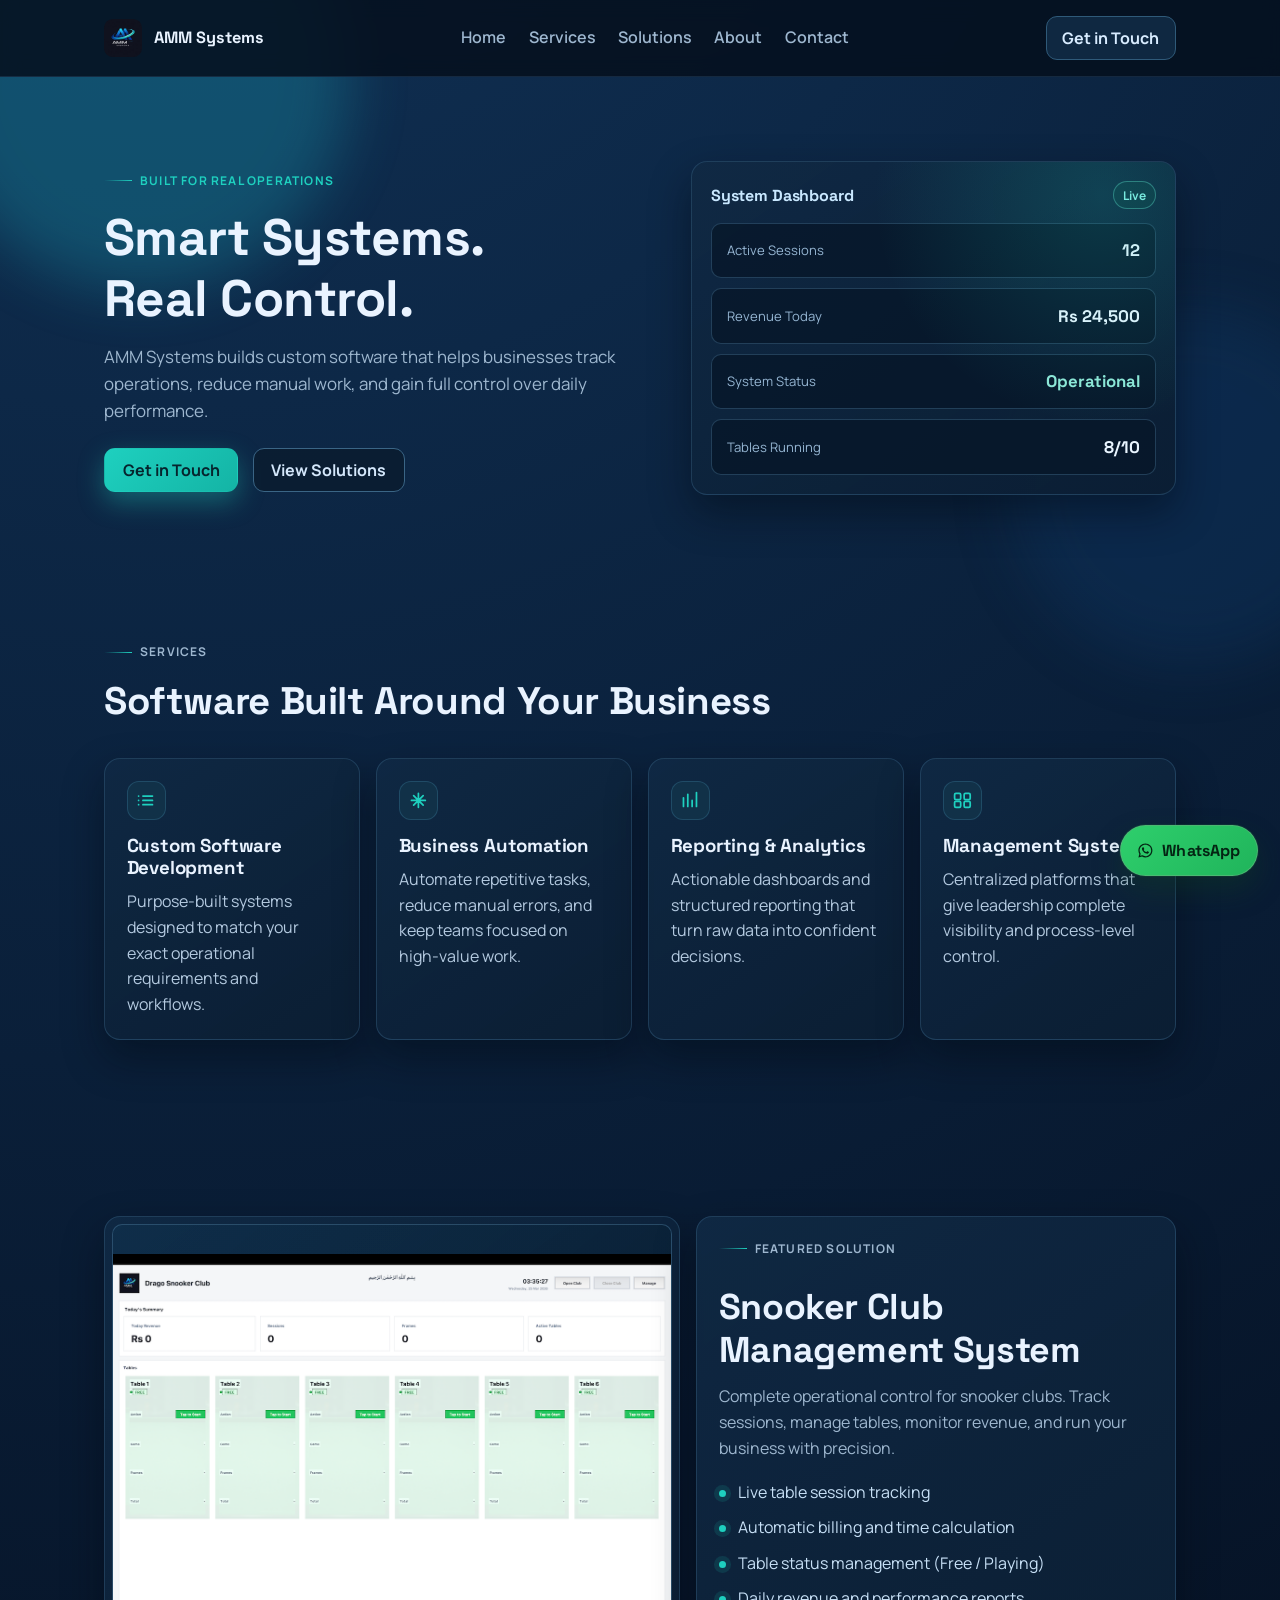
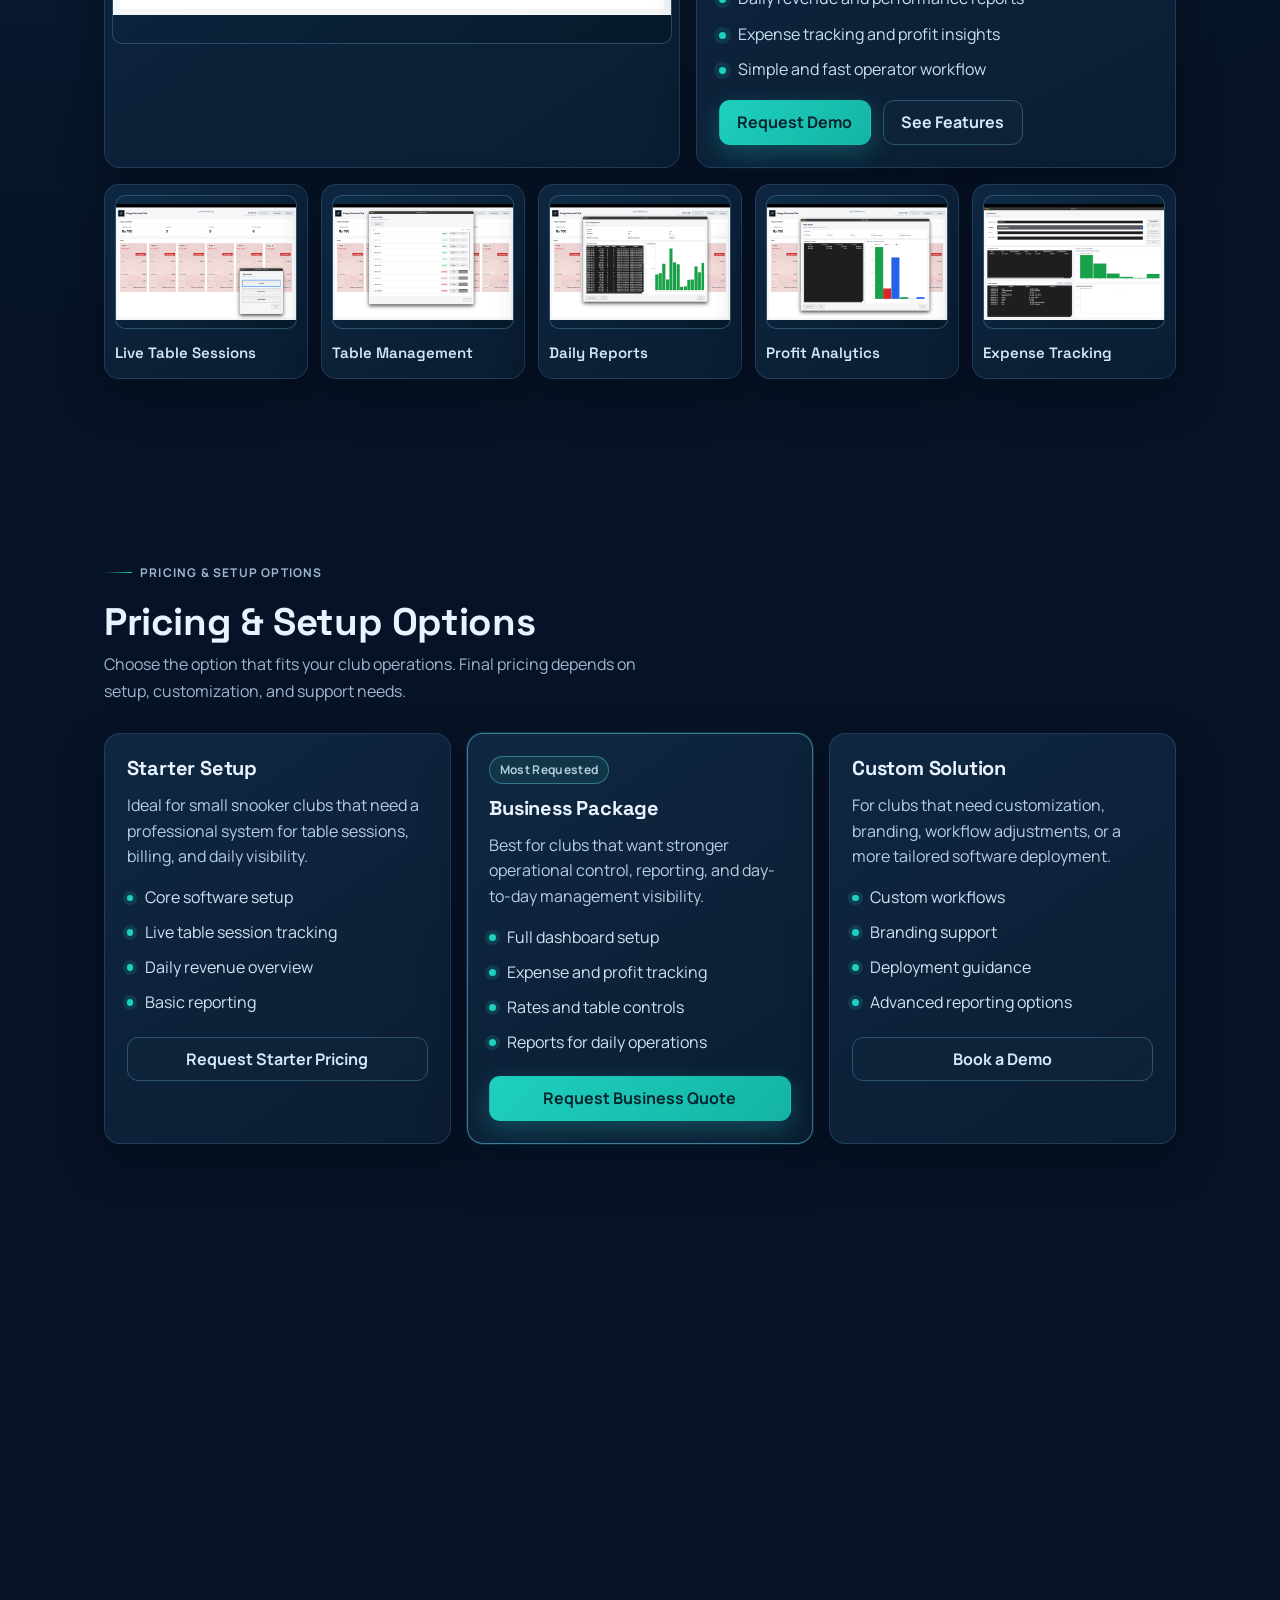
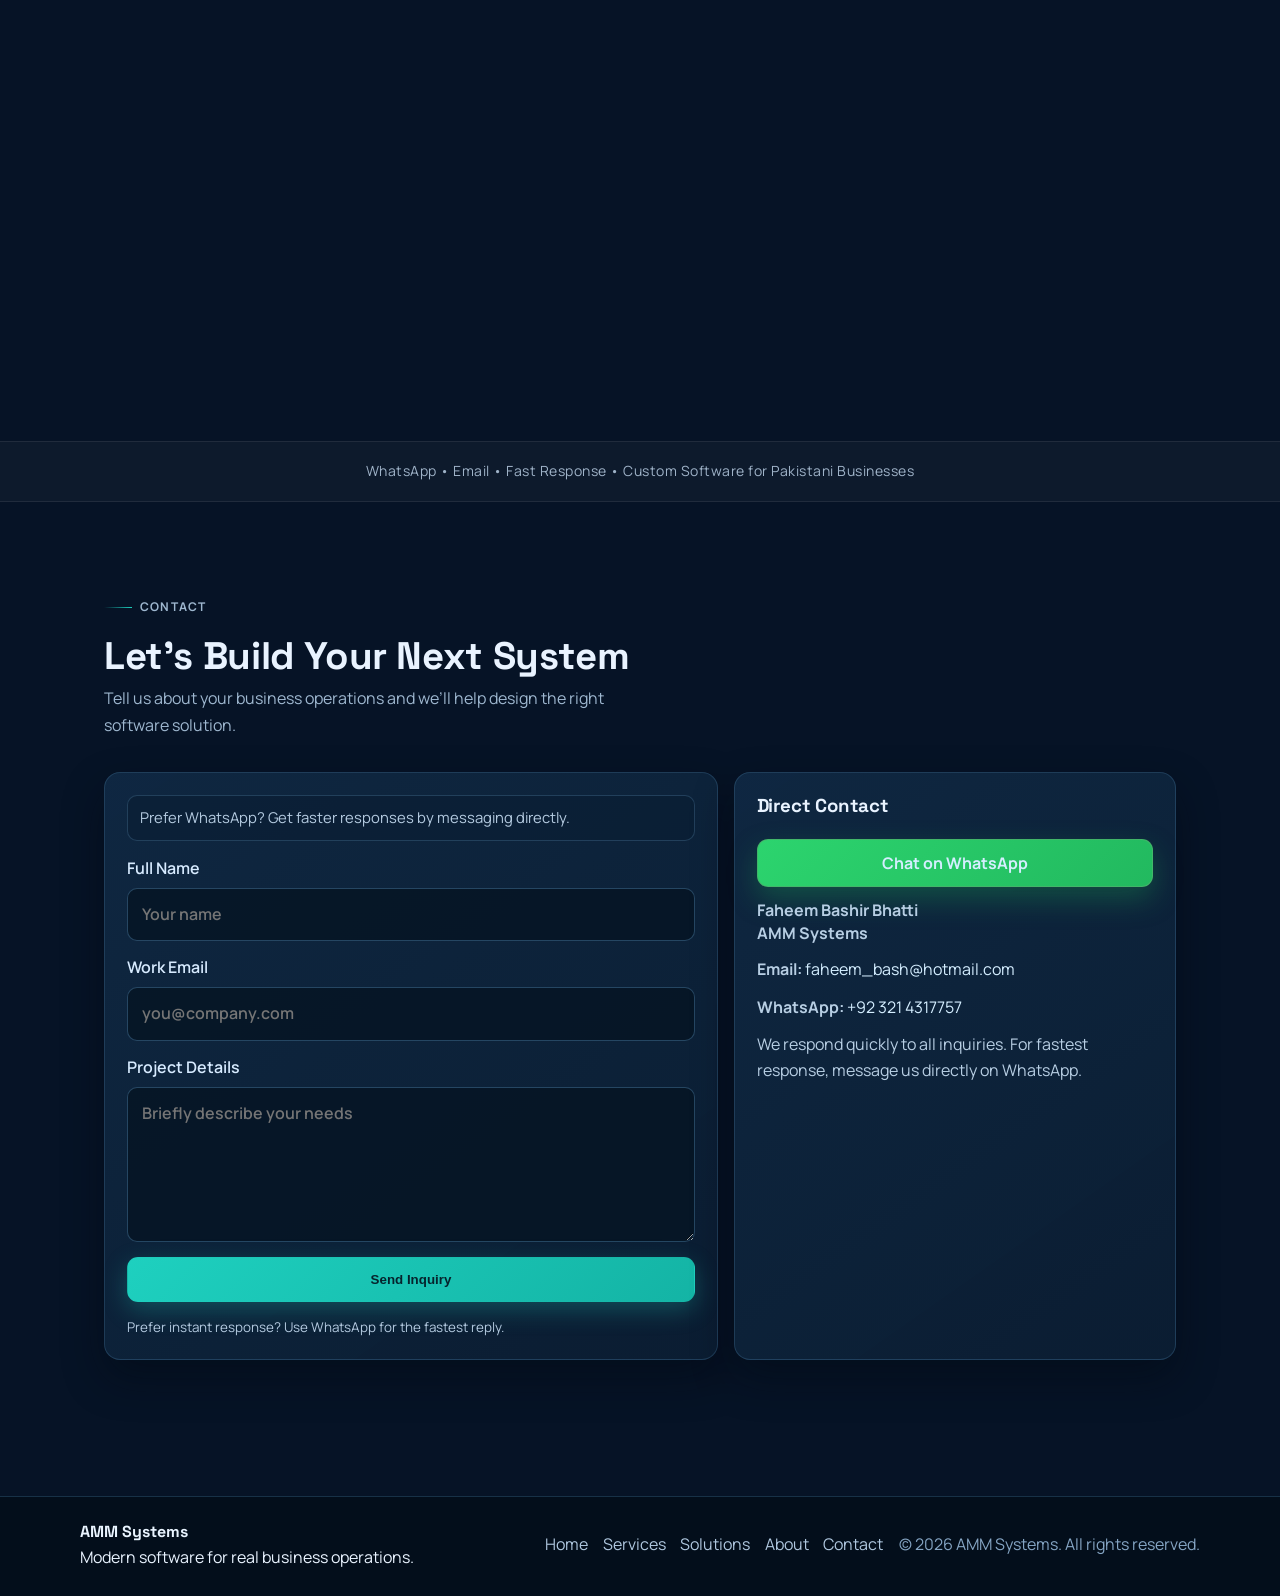
==== commit 00ce6e05: "Add favicon" ====
--- a/index.html
+++ b/index.html
@@ -5,8 +5,8 @@
   <meta name="viewport" content="width=device-width, initial-scale=1.0">
   <title>AMM Systems | Smart Business Software</title>
   <meta name="description" content="AMM Systems builds custom software solutions for real business operations, including automation tools, reporting dashboards, and management systems.">
-  <link rel="icon" type="image/png" href="assets/favicon.png">
-  <link rel="shortcut icon" href="assets/favicon.png">
+  <link rel="icon" type="image/png" href="assets/logo.png">
+  <link rel="shortcut icon" href="assets/logo.png">
   <link rel="preconnect" href="https://fonts.googleapis.com">
   <link rel="preconnect" href="https://fonts.gstatic.com" crossorigin>
   <link href="https://fonts.googleapis.com/css2?family=Manrope:wght@400;500;600;700;800&amp;family=Space+Grotesk:wght@500;600;700&amp;display=swap" rel="stylesheet">
@@ -309,7 +309,7 @@
             <h3>Direct Contact</h3>
             <a class="btn btn-whatsapp" href="https://wa.me/923214317757" target="_blank" rel="noopener noreferrer">Chat on WhatsApp</a>
             <p class="contact-person">Faheem Bashir Bhatti<br>AMM Systems</p>
-            <p><strong>Email:</strong> <a href="mailto:faheem@ammsystems.com">faheem@ammsystems.com</a></p>
+            <p><strong>Email:</strong> <a href="mailto:faheem_bash@hotmail.com">faheem_bash@hotmail.com</a></p>
             <p><strong>WhatsApp:</strong> <a href="https://wa.me/923214317757" target="_blank" rel="noopener noreferrer">+92 321 4317757</a></p>
             <p>We respond quickly to all inquiries. For fastest response, message us directly on WhatsApp.</p>
           </aside>
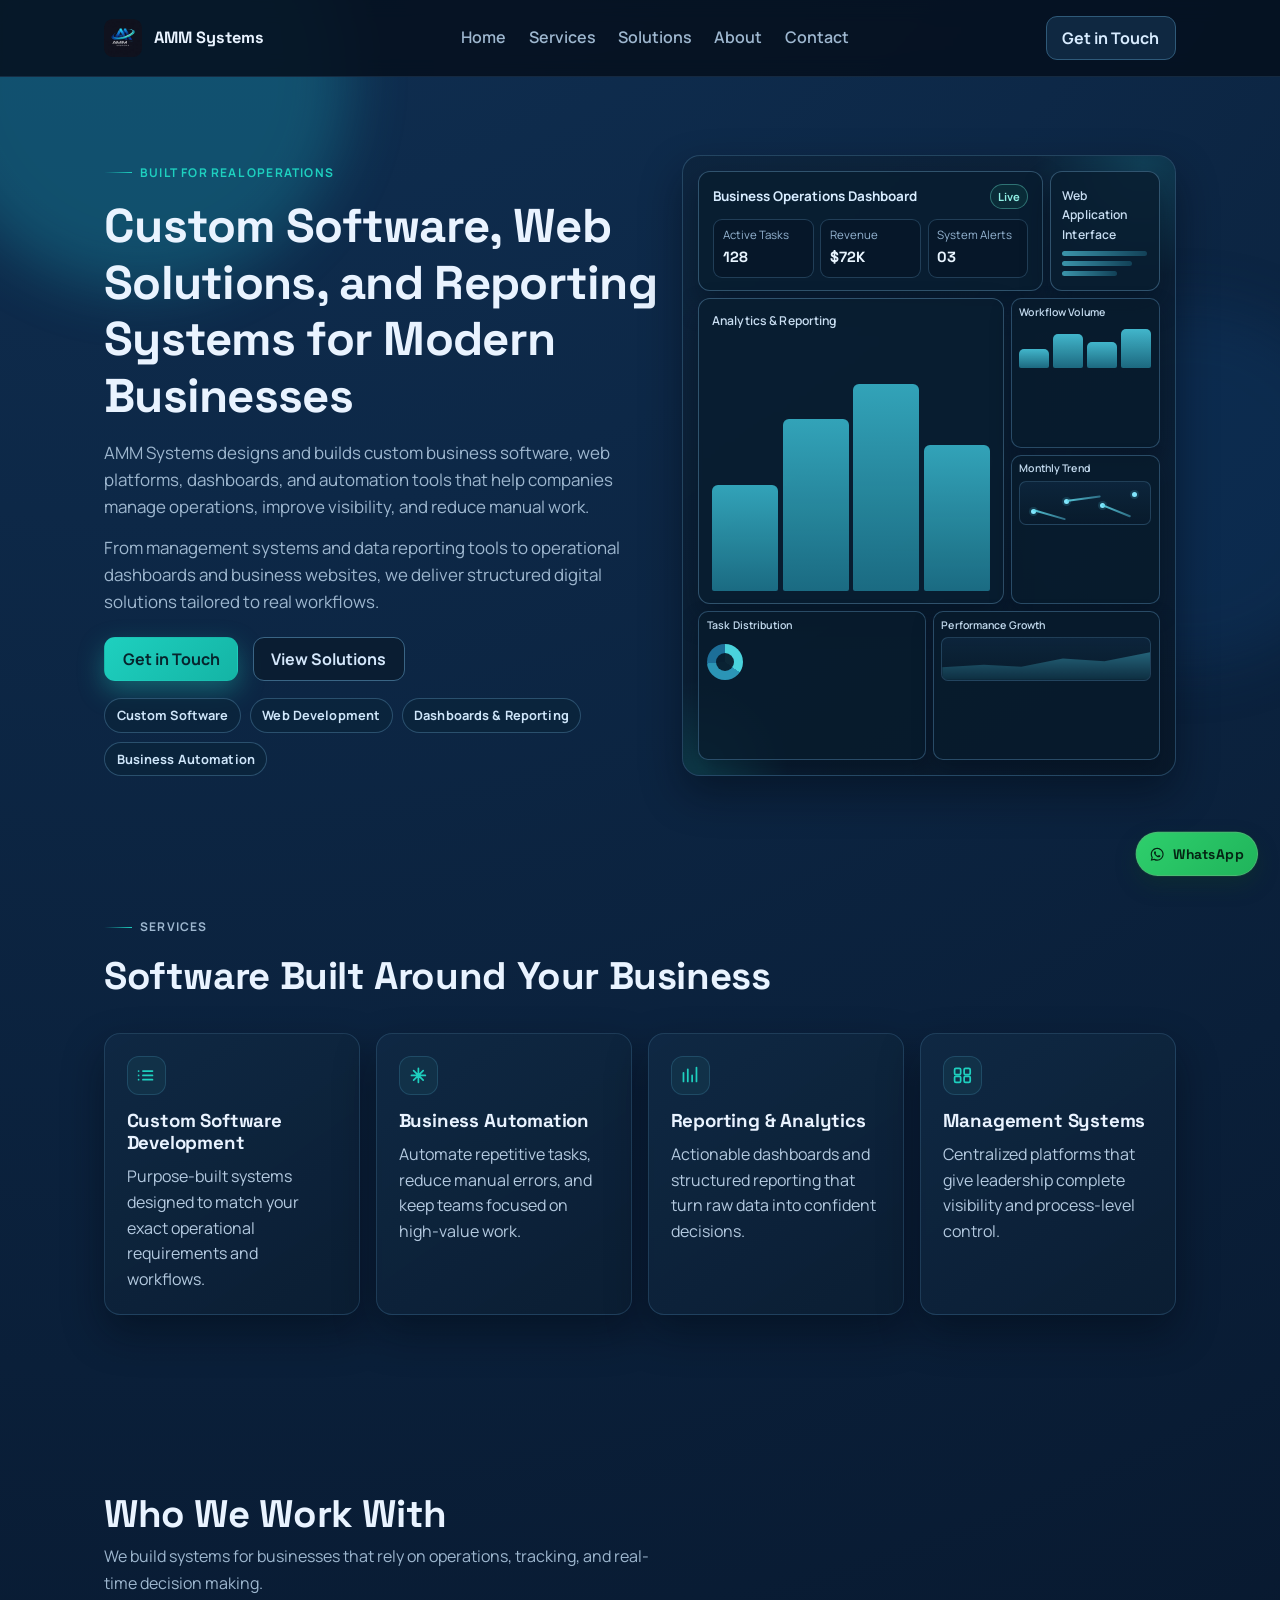
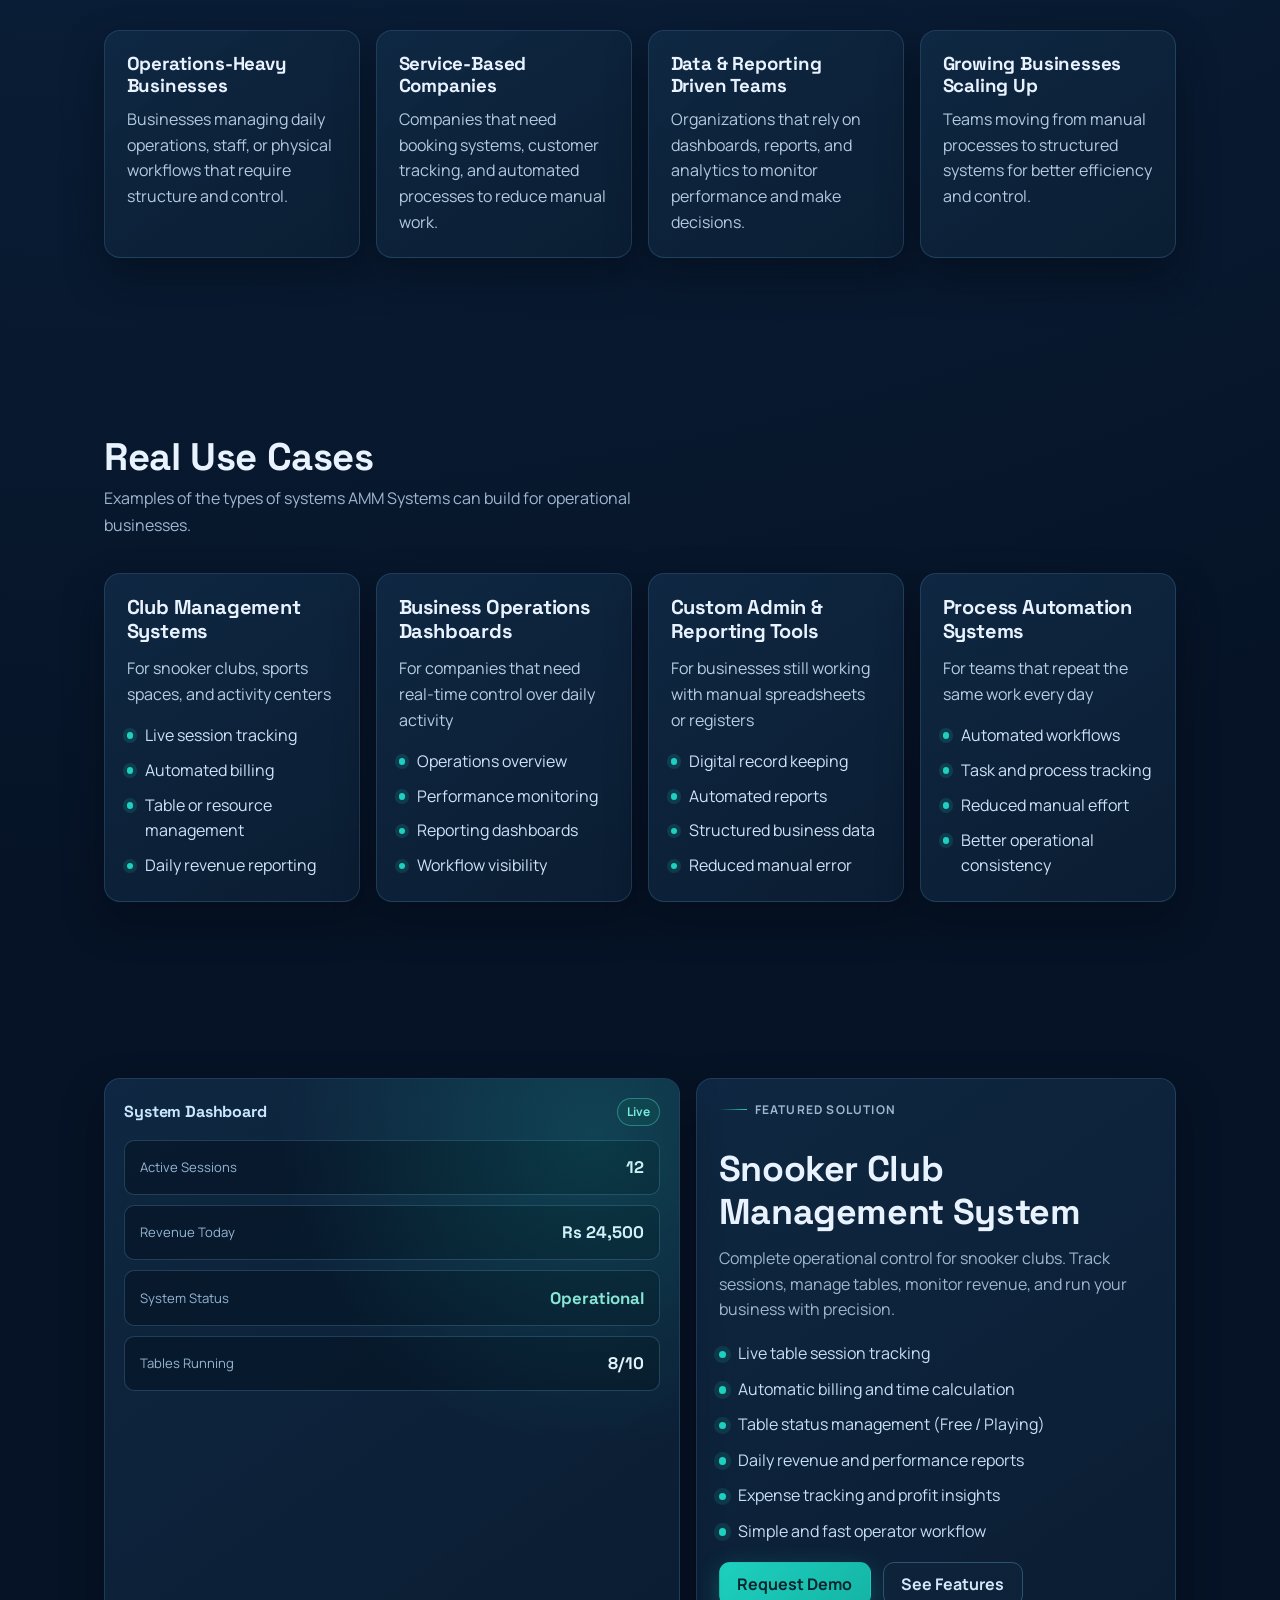
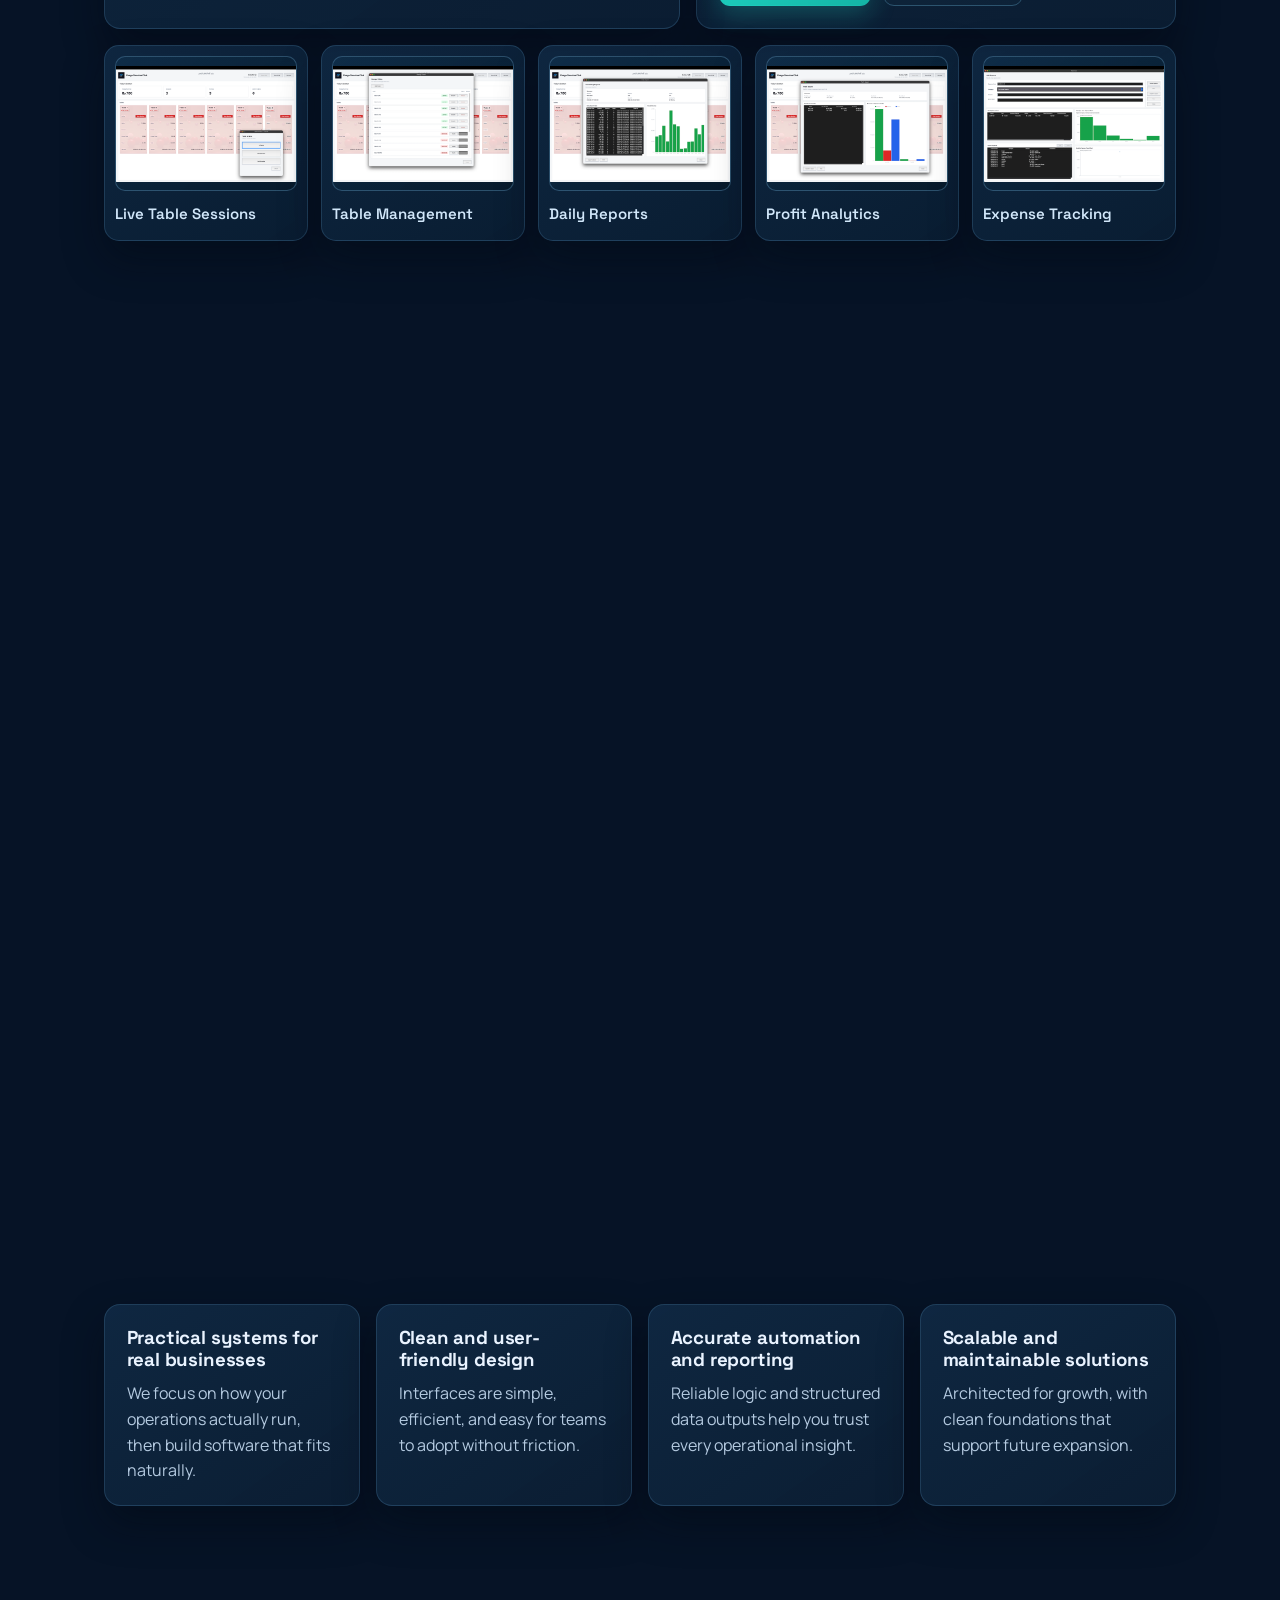
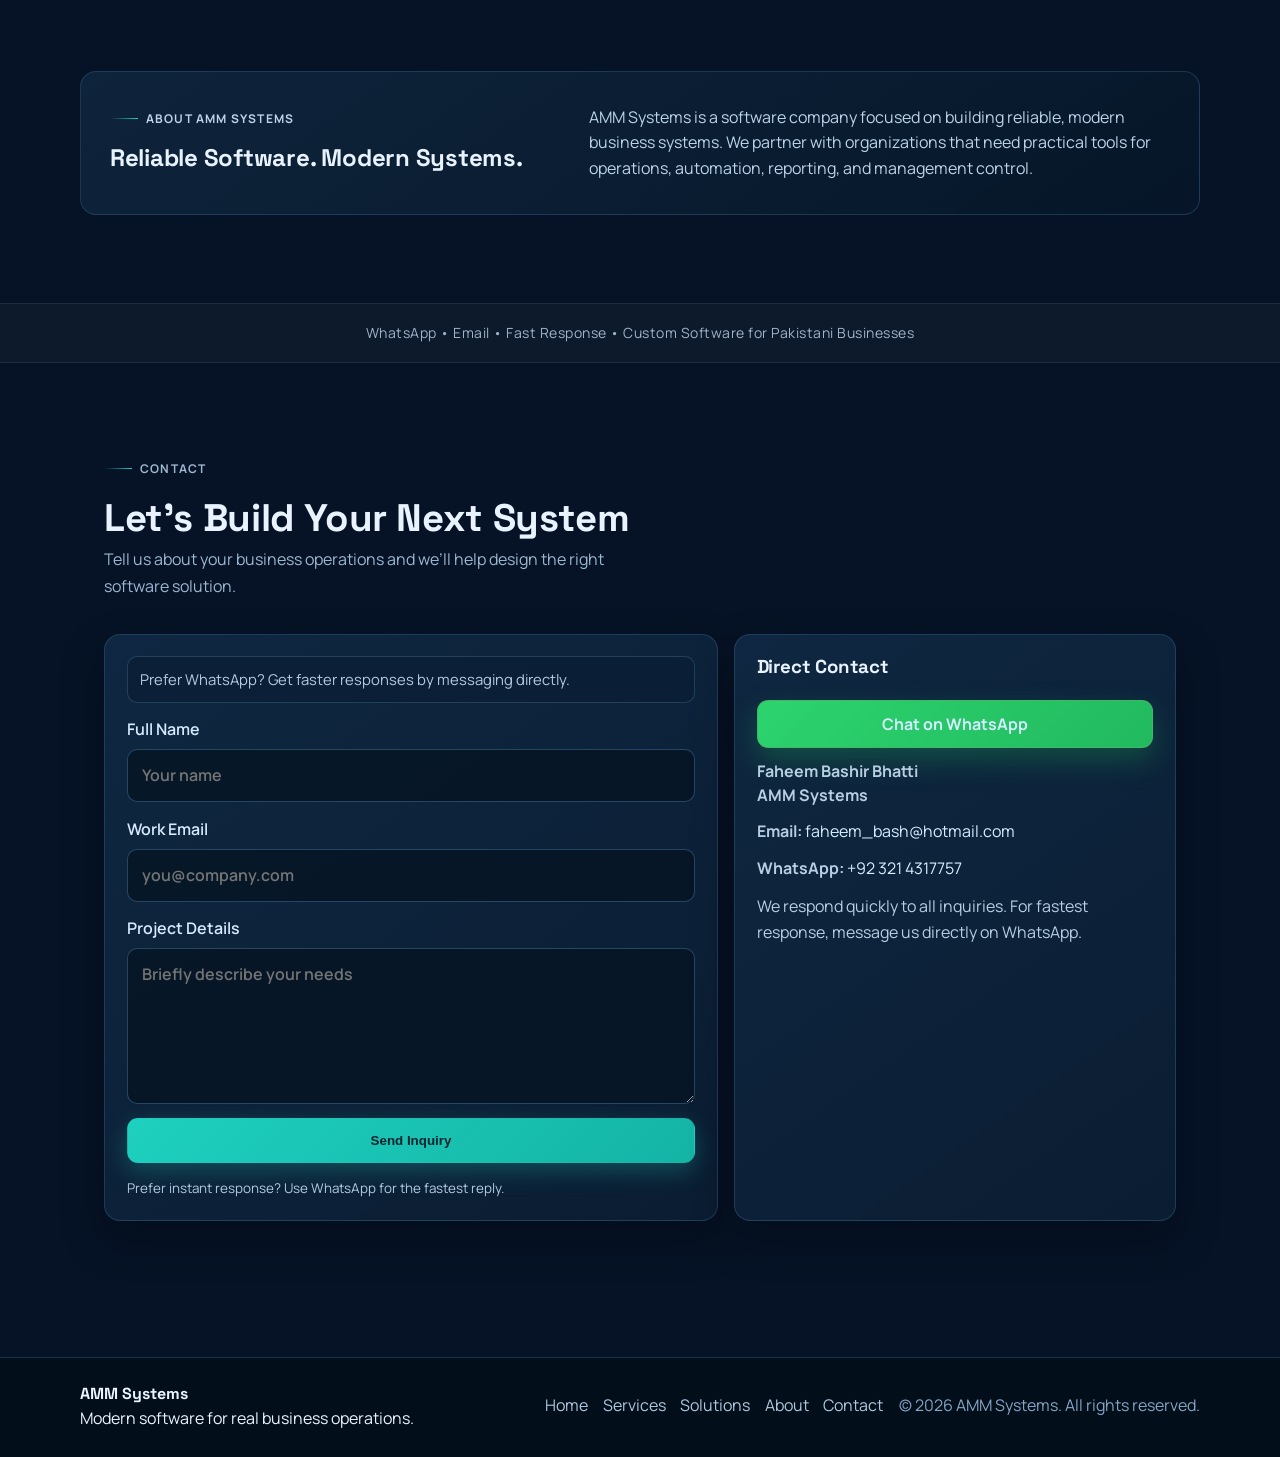
==== commit cc1d13c2: "Add lightbox + improve hero dashboard + favicon cleanup" ====
--- a/index.html
+++ b/index.html
@@ -5,8 +5,8 @@
   <meta name="viewport" content="width=device-width, initial-scale=1.0">
   <title>AMM Systems | Smart Business Software</title>
   <meta name="description" content="AMM Systems builds custom software solutions for real business operations, including automation tools, reporting dashboards, and management systems.">
-  <link rel="icon" type="image/png" href="assets/logo.png">
-  <link rel="shortcut icon" href="assets/logo.png">
+  <link rel="icon" type="image/png" sizes="32x32" href="/assets/favicon.png">
+  <link rel="shortcut icon" href="/assets/favicon.png">
   <link rel="preconnect" href="https://fonts.googleapis.com">
   <link rel="preconnect" href="https://fonts.gstatic.com" crossorigin>
   <link href="https://fonts.googleapis.com/css2?family=Manrope:wght@400;500;600;700;800&amp;family=Space+Grotesk:wght@500;600;700&amp;display=swap" rel="stylesheet">
@@ -45,39 +45,103 @@
     <section class="hero section">
       <div class="container hero-grid">
         <div class="hero-copy reveal">
-          <p class="eyebrow">Built For Real Operations</p>
-          <h1>Smart Systems. Real Control.</h1>
+          <p class="eyebrow">Built for Real Operations</p>
+          <h1>Custom Software, Web Solutions, and Reporting Systems for Modern Businesses</h1>
           <p class="lead">
-            AMM Systems builds custom software that helps businesses track operations,
-            reduce manual work, and gain full control over daily performance.
+            AMM Systems designs and builds custom business software, web platforms, dashboards, and automation tools that help companies manage operations, improve visibility, and reduce manual work.
+          </p>
+          <p class="lead">
+            From management systems and data reporting tools to operational dashboards and business websites, we deliver structured digital solutions tailored to real workflows.
           </p>
           <div class="hero-actions">
             <a class="btn btn-primary" href="#contact">Get in Touch</a>
             <a class="btn btn-secondary" href="#solutions">View Solutions</a>
           </div>
-        </div>
-
-        <div class="hero-panel reveal" aria-label="System dashboard preview">
-          <div class="dashboard-head">
-            <h2>System Dashboard</h2>
-            <span class="dashboard-badge">Live</span>
-          </div>
-          <div class="metrics-grid">
-            <article class="metric-card">
-              <p class="metric-title">Active Sessions</p>
-              <p class="metric-value">12</p>
+          <ul class="hero-capabilities" aria-label="Core capabilities">
+            <li>Custom Software</li>
+            <li>Web Development</li>
+            <li>Dashboards &amp; Reporting</li>
+            <li>Business Automation</li>
+          </ul>
+        </div>
+
+        <div class="hero-visual reveal" aria-hidden="true">
+          <article class="hero-surface hero-surface-main">
+            <div class="hero-surface-head">
+              <span>Business Operations Dashboard</span>
+              <span class="hero-surface-status">Live</span>
+            </div>
+            <div class="hero-kpis">
+              <div class="hero-kpi">
+                <span>Active Tasks</span>
+                <strong>128</strong>
+              </div>
+              <div class="hero-kpi">
+                <span>Revenue</span>
+                <strong>$72K</strong>
+              </div>
+              <div class="hero-kpi">
+                <span>System Alerts</span>
+                <strong>03</strong>
+              </div>
+            </div>
+          </article>
+
+          <article class="hero-surface hero-surface-report">
+            <p>Analytics &amp; Reporting</p>
+            <div class="hero-bars">
+              <span></span>
+              <span></span>
+              <span></span>
+              <span></span>
+            </div>
+          </article>
+
+          <article class="hero-surface hero-surface-web">
+            <p>Web Application Interface</p>
+            <div class="hero-lines">
+              <span></span>
+              <span></span>
+              <span></span>
+            </div>
+          </article>
+
+          <div class="hero-charts" aria-hidden="true">
+            <article class="hero-chart hero-chart-bar">
+              <p>Workflow Volume</p>
+              <div class="hero-widget-bars">
+                <span></span>
+                <span></span>
+                <span></span>
+                <span></span>
+              </div>
             </article>
-            <article class="metric-card">
-              <p class="metric-title">Revenue Today</p>
-              <p class="metric-value">Rs 24,500</p>
+
+            <article class="hero-chart hero-chart-line">
+              <p>Monthly Trend</p>
+              <div class="hero-widget-line">
+                <span class="dot dot-1"></span>
+                <span class="dot dot-2"></span>
+                <span class="dot dot-3"></span>
+                <span class="dot dot-4"></span>
+                <span class="seg seg-1"></span>
+                <span class="seg seg-2"></span>
+                <span class="seg seg-3"></span>
+              </div>
             </article>
-            <article class="metric-card">
-              <p class="metric-title">System Status</p>
-              <p class="metric-value status-ok">Operational</p>
+
+            <article class="hero-chart hero-chart-donut">
+              <p>Task Distribution</p>
+              <div class="hero-widget-donut">
+                <span></span>
+              </div>
             </article>
-            <article class="metric-card">
-              <p class="metric-title">Tables Running</p>
-              <p class="metric-value">8/10</p>
+
+            <article class="hero-chart hero-chart-area">
+              <p>Performance Growth</p>
+              <div class="hero-widget-area">
+                <span></span>
+              </div>
             </article>
           </div>
         </div>
@@ -127,12 +191,119 @@
       </div>
     </section>
 
+    <section class="section" id="who-we-work-with">
+      <div class="container">
+        <div class="section-head reveal">
+          <h2>Who We Work With</h2>
+          <p>We build systems for businesses that rely on operations, tracking, and real-time decision making.</p>
+        </div>
+
+        <div class="cards-grid">
+          <article class="card reveal">
+            <h3>Operations-Heavy Businesses</h3>
+            <p>Businesses managing daily operations, staff, or physical workflows that require structure and control.</p>
+          </article>
+
+          <article class="card reveal">
+            <h3>Service-Based Companies</h3>
+            <p>Companies that need booking systems, customer tracking, and automated processes to reduce manual work.</p>
+          </article>
+
+          <article class="card reveal">
+            <h3>Data &amp; Reporting Driven Teams</h3>
+            <p>Organizations that rely on dashboards, reports, and analytics to monitor performance and make decisions.</p>
+          </article>
+
+          <article class="card reveal">
+            <h3>Growing Businesses Scaling Up</h3>
+            <p>Teams moving from manual processes to structured systems for better efficiency and control.</p>
+          </article>
+        </div>
+      </div>
+    </section>
+
+    <section class="section" id="real-use-cases">
+      <div class="container">
+        <div class="section-head reveal">
+          <h2>Real Use Cases</h2>
+          <p>Examples of the types of systems AMM Systems can build for operational businesses.</p>
+        </div>
+
+        <div class="cards-grid">
+          <article class="card pricing-card reveal">
+            <h3>Club Management Systems</h3>
+            <p>For snooker clubs, sports spaces, and activity centers</p>
+            <ul class="pricing-points">
+              <li>Live session tracking</li>
+              <li>Automated billing</li>
+              <li>Table or resource management</li>
+              <li>Daily revenue reporting</li>
+            </ul>
+          </article>
+
+          <article class="card pricing-card reveal">
+            <h3>Business Operations Dashboards</h3>
+            <p>For companies that need real-time control over daily activity</p>
+            <ul class="pricing-points">
+              <li>Operations overview</li>
+              <li>Performance monitoring</li>
+              <li>Reporting dashboards</li>
+              <li>Workflow visibility</li>
+            </ul>
+          </article>
+
+          <article class="card pricing-card reveal">
+            <h3>Custom Admin &amp; Reporting Tools</h3>
+            <p>For businesses still working with manual spreadsheets or registers</p>
+            <ul class="pricing-points">
+              <li>Digital record keeping</li>
+              <li>Automated reports</li>
+              <li>Structured business data</li>
+              <li>Reduced manual error</li>
+            </ul>
+          </article>
+
+          <article class="card pricing-card reveal">
+            <h3>Process Automation Systems</h3>
+            <p>For teams that repeat the same work every day</p>
+            <ul class="pricing-points">
+              <li>Automated workflows</li>
+              <li>Task and process tracking</li>
+              <li>Reduced manual effort</li>
+              <li>Better operational consistency</li>
+            </ul>
+          </article>
+        </div>
+      </div>
+    </section>
+
     <section class="section product-section" id="solutions">
       <div class="container">
         <div class="product-layout reveal">
-          <figure class="product-image card">
-            <img src="assets/snooker/dashboard.png" alt="Snooker Club Management System main dashboard screen">
-          </figure>
+          <div class="hero-panel" aria-label="Snooker Club Management System dashboard preview">
+            <div class="dashboard-head">
+              <h2>System Dashboard</h2>
+              <span class="dashboard-badge">Live</span>
+            </div>
+            <div class="metrics-grid">
+              <article class="metric-card">
+                <p class="metric-title">Active Sessions</p>
+                <p class="metric-value">12</p>
+              </article>
+              <article class="metric-card">
+                <p class="metric-title">Revenue Today</p>
+                <p class="metric-value">Rs 24,500</p>
+              </article>
+              <article class="metric-card">
+                <p class="metric-title">System Status</p>
+                <p class="metric-value status-ok">Operational</p>
+              </article>
+              <article class="metric-card">
+                <p class="metric-title">Tables Running</p>
+                <p class="metric-value">8/10</p>
+              </article>
+            </div>
+          </div>
 
           <article class="product-features card">
             <p class="eyebrow">Featured Solution</p>
@@ -352,7 +523,7 @@
 
   <a
     class="floating-whatsapp"
-    href="https://wa.me/923214317757?text=Hello%20AMM%20Systems,%0A%0AI%20would%20like%20to%20know%20more%20about%20your%20software%20solutions."
+    href="https://wa.me/923214317757?text=Hello%20AMM%20Systems%2C%0A%0AI%20would%20like%20to%20know%20more%20about%20your%20software%20solutions."
     target="_blank"
     rel="noopener noreferrer"
     aria-label="Chat with AMM Systems on WhatsApp"
@@ -363,6 +534,28 @@
     <span>WhatsApp</span>
   </a>
 
+  <div class="screenshot-lightbox" id="screenshot-lightbox" hidden aria-hidden="true">
+    <div
+      class="screenshot-lightbox-dialog"
+      role="dialog"
+      aria-modal="true"
+      aria-labelledby="screenshot-lightbox-title"
+    >
+      <button
+        class="screenshot-lightbox-close"
+        id="screenshot-lightbox-close"
+        type="button"
+        aria-label="Close screenshot preview"
+      >
+        Close
+      </button>
+      <figure class="screenshot-lightbox-figure">
+        <img id="screenshot-lightbox-image" src="" alt="">
+        <figcaption id="screenshot-lightbox-title"></figcaption>
+      </figure>
+    </div>
+  </div>
+
   <script src="script.js"></script>
 </body>
 </html>
--- a/styles.css
+++ b/styles.css
@@ -210,33 +210,42 @@
 }
 
 .hero {
-  padding-top: 5.25rem;
-  padding-bottom: 3.25rem;
+  padding-top: 4.85rem;
+  padding-bottom: 2.85rem;
 }
 
 .hero-grid {
   display: grid;
-  grid-template-columns: 1.15fr 1fr;
-  gap: 1.8rem;
-  align-items: center;
+  grid-template-columns: minmax(0, 1.06fr) minmax(0, 0.94fr);
+  gap: 1.35rem;
+  align-items: stretch;
+}
+
+.hero-copy {
+  align-self: center;
+  max-width: 42rem;
 }
 
 .hero h1 {
-  font-size: clamp(2rem, 4vw, 3.7rem);
-  max-width: 12ch;
+  font-size: clamp(2rem, 3.7vw, 3.2rem);
+  max-width: 18ch;
+  letter-spacing: -0.015em;
 }
 
 .lead {
   color: var(--muted);
   font-size: 1.06rem;
-  max-width: 54ch;
   margin-top: 0.85rem;
+}
+
+.hero .lead {
+  max-width: 62ch;
 }
 
 .hero-actions {
   display: flex;
   gap: 0.9rem;
-  margin-top: 1.45rem;
+  margin-top: 1.35rem;
   flex-wrap: wrap;
 }
 
@@ -247,6 +256,414 @@
 .hero-actions .btn-secondary {
   background: rgba(10, 27, 44, 0.72);
   border-color: #3a6585;
+}
+
+.hero-capabilities {
+  list-style: none;
+  margin: 1.05rem 0 0;
+  padding: 0;
+  display: flex;
+  flex-wrap: wrap;
+  gap: 0.55rem;
+  max-width: 38rem;
+}
+
+.hero-capabilities li {
+  padding: 0.38rem 0.72rem;
+  border-radius: 999px;
+  border: 1px solid rgba(67, 113, 145, 0.58);
+  background: rgba(11, 36, 57, 0.62);
+  color: #cfe6fa;
+  font-size: 0.8rem;
+  font-weight: 700;
+  letter-spacing: 0.01em;
+}
+
+.hero-visual {
+  position: relative;
+  min-height: 390px;
+  border-radius: 18px;
+  border: 1px solid rgba(55, 98, 132, 0.58);
+  background: linear-gradient(145deg, rgba(14, 37, 61, 0.82), rgba(8, 24, 41, 0.9));
+  box-shadow: var(--shadow);
+  overflow: hidden;
+  display: grid;
+  grid-template-columns: repeat(12, minmax(0, 1fr));
+  grid-template-rows: auto minmax(88px, 1fr) minmax(88px, 1fr) minmax(94px, 1fr);
+  gap: 0.44rem;
+  padding: 0.95rem;
+}
+
+.hero-visual::before,
+.hero-visual::after {
+  content: "";
+  position: absolute;
+  border-radius: 999px;
+  pointer-events: none;
+}
+
+.hero-visual::before {
+  width: 220px;
+  height: 220px;
+  top: -98px;
+  right: -78px;
+  background: radial-gradient(circle, rgba(37, 181, 209, 0.2), transparent 70%);
+}
+
+.hero-visual::after {
+  width: 180px;
+  height: 180px;
+  left: -72px;
+  bottom: -82px;
+  background: radial-gradient(circle, rgba(29, 188, 176, 0.18), transparent 68%);
+}
+
+.hero-surface {
+  position: relative;
+  z-index: 1;
+  border: 1px solid rgba(81, 126, 158, 0.56);
+  border-radius: 12px;
+  background: rgba(9, 30, 48, 0.86);
+  box-shadow: 0 14px 28px rgba(3, 12, 24, 0.4);
+  backdrop-filter: blur(2px);
+  display: flex;
+  flex-direction: column;
+}
+
+.hero-surface p {
+  margin: 0;
+}
+
+.hero-surface-main {
+  grid-column: 1 / 10;
+  grid-row: 1;
+  padding: 0.78rem 0.84rem;
+  animation: hero-float 8.2s ease-in-out infinite;
+}
+
+.hero-surface-head {
+  display: flex;
+  align-items: center;
+  justify-content: space-between;
+  gap: 0.7rem;
+  color: #d7ecff;
+  font-size: 0.84rem;
+  font-weight: 700;
+}
+
+.hero-surface-status {
+  padding: 0.16rem 0.46rem;
+  border-radius: 999px;
+  border: 1px solid rgba(67, 153, 148, 0.66);
+  background: rgba(13, 57, 65, 0.55);
+  color: #90efe4;
+  font-size: 0.7rem;
+}
+
+.hero-kpis {
+  margin-top: 0.62rem;
+  display: grid;
+  grid-template-columns: repeat(3, minmax(0, 1fr));
+  gap: 0.42rem;
+}
+
+.hero-kpi {
+  padding: 0.48rem 0.54rem;
+  border-radius: 9px;
+  border: 1px solid rgba(68, 111, 145, 0.45);
+  background: rgba(7, 22, 39, 0.7);
+}
+
+.hero-kpi span {
+  display: block;
+  color: #95b5d2;
+  font-size: 0.72rem;
+  line-height: 1.3;
+}
+
+.hero-kpi strong {
+  display: block;
+  margin-top: 0.18rem;
+  color: #e9f5ff;
+  font-family: "Space Grotesk", sans-serif;
+  font-size: 0.92rem;
+}
+
+.hero-surface-report {
+  grid-column: 1 / 9;
+  grid-row: 2 / 4;
+  padding: 0.72rem 0.78rem;
+  animation: hero-drift 9.4s ease-in-out infinite;
+}
+
+.hero-surface-report p,
+.hero-surface-web p {
+  color: #c8ddf1;
+  font-size: 0.76rem;
+  font-weight: 600;
+  letter-spacing: 0.01em;
+}
+
+.hero-bars {
+  margin-top: 0.5rem;
+  height: 100%;
+  min-height: 116px;
+  display: grid;
+  grid-template-columns: repeat(4, minmax(0, 1fr));
+  align-items: end;
+  gap: 0.3rem;
+}
+
+.hero-bars span {
+  display: block;
+  border-radius: 6px 6px 2px 2px;
+  background: linear-gradient(180deg, rgba(56, 182, 203, 0.88), rgba(35, 140, 165, 0.7));
+}
+
+.hero-bars span:nth-child(1) {
+  height: 42%;
+}
+
+.hero-bars span:nth-child(2) {
+  height: 68%;
+}
+
+.hero-bars span:nth-child(3) {
+  height: 82%;
+}
+
+.hero-bars span:nth-child(4) {
+  height: 58%;
+}
+
+.hero-surface-web {
+  grid-column: 10 / 13;
+  grid-row: 1;
+  padding: 0.68rem 0.72rem;
+  justify-content: center;
+  animation: hero-drift 8.6s ease-in-out infinite;
+}
+
+.hero-lines {
+  margin-top: 0.44rem;
+  display: grid;
+  gap: 0.3rem;
+}
+
+.hero-lines span {
+  display: block;
+  height: 0.33rem;
+  border-radius: 999px;
+  background: linear-gradient(90deg, rgba(74, 182, 205, 0.78), rgba(34, 122, 150, 0.38));
+}
+
+.hero-lines span:nth-child(2) {
+  width: 82%;
+}
+
+.hero-lines span:nth-child(3) {
+  width: 64%;
+}
+
+.hero-charts {
+  display: contents;
+}
+
+.hero-chart {
+  min-height: 78px;
+  padding: 0.42rem 0.48rem 0.46rem;
+  border-radius: 10px;
+  border: 1px solid rgba(73, 122, 158, 0.52);
+  background: rgba(8, 27, 44, 0.82);
+  box-shadow: 0 10px 20px rgba(3, 12, 24, 0.34);
+  z-index: 1;
+}
+
+.hero-chart-bar {
+  grid-column: 9 / 13;
+  grid-row: 2;
+}
+
+.hero-chart-line {
+  grid-column: 9 / 13;
+  grid-row: 3;
+}
+
+.hero-chart-donut {
+  grid-column: 1 / 7;
+  grid-row: 4;
+}
+
+.hero-chart-area {
+  grid-column: 7 / 13;
+  grid-row: 4;
+}
+
+.hero-chart p {
+  margin: 0;
+  color: #c4dbef;
+  font-size: 0.66rem;
+  font-weight: 600;
+  line-height: 1.22;
+  letter-spacing: 0.01em;
+}
+
+.hero-widget-bars {
+  margin-top: 0.34rem;
+  height: 44px;
+  display: grid;
+  grid-template-columns: repeat(4, minmax(0, 1fr));
+  align-items: end;
+  gap: 0.25rem;
+}
+
+.hero-widget-bars span {
+  display: block;
+  border-radius: 5px 5px 2px 2px;
+  background: linear-gradient(180deg, rgba(72, 199, 220, 0.9), rgba(36, 132, 157, 0.74));
+}
+
+.hero-widget-bars span:nth-child(1) {
+  height: 44%;
+}
+
+.hero-widget-bars span:nth-child(2) {
+  height: 79%;
+}
+
+.hero-widget-bars span:nth-child(3) {
+  height: 61%;
+}
+
+.hero-widget-bars span:nth-child(4) {
+  height: 90%;
+}
+
+.hero-widget-line {
+  margin-top: 0.34rem;
+  height: 44px;
+  border-radius: 7px;
+  position: relative;
+  border: 1px solid rgba(71, 119, 153, 0.4);
+  background: linear-gradient(180deg, rgba(14, 40, 63, 0.78), rgba(9, 27, 44, 0.75));
+}
+
+.hero-widget-line .dot {
+  position: absolute;
+  width: 5px;
+  height: 5px;
+  border-radius: 999px;
+  background: #81e6fd;
+  box-shadow: 0 0 0 2px rgba(68, 172, 196, 0.2);
+}
+
+.hero-widget-line .dot-1 {
+  left: 8%;
+  bottom: 10px;
+}
+
+.hero-widget-line .dot-2 {
+  left: 34%;
+  bottom: 20px;
+}
+
+.hero-widget-line .dot-3 {
+  left: 61%;
+  bottom: 16px;
+}
+
+.hero-widget-line .dot-4 {
+  left: 86%;
+  bottom: 27px;
+}
+
+.hero-widget-line .seg {
+  position: absolute;
+  height: 2px;
+  border-radius: 999px;
+  background: linear-gradient(90deg, rgba(95, 217, 234, 0.88), rgba(72, 169, 197, 0.55));
+  transform-origin: left center;
+}
+
+.hero-widget-line .seg-1 {
+  left: 10%;
+  bottom: 13px;
+  width: 26%;
+  transform: rotate(16deg);
+}
+
+.hero-widget-line .seg-2 {
+  left: 36%;
+  bottom: 22px;
+  width: 26%;
+  transform: rotate(-8deg);
+}
+
+.hero-widget-line .seg-3 {
+  left: 63%;
+  bottom: 18px;
+  width: 24%;
+  transform: rotate(22deg);
+}
+
+.hero-widget-donut {
+  margin-top: 0.42rem;
+  height: 48px;
+  display: grid;
+  place-items: center start;
+}
+
+.hero-widget-donut span {
+  width: 36px;
+  height: 36px;
+  border-radius: 999px;
+  position: relative;
+  background: conic-gradient(#4ad3dc 0deg 125deg, #2b95b6 125deg 265deg, #1c6e98 265deg 360deg);
+}
+
+.hero-widget-donut span::after {
+  content: "";
+  position: absolute;
+  inset: 9px;
+  border-radius: 999px;
+  background: rgba(7, 24, 40, 0.92);
+}
+
+.hero-widget-area {
+  margin-top: 0.34rem;
+  height: 44px;
+  border-radius: 7px;
+  position: relative;
+  overflow: hidden;
+  border: 1px solid rgba(71, 119, 153, 0.4);
+  background: linear-gradient(180deg, rgba(14, 40, 63, 0.78), rgba(9, 27, 44, 0.75));
+}
+
+.hero-widget-area span {
+  position: absolute;
+  inset: 0;
+  background: linear-gradient(180deg, rgba(76, 198, 221, 0.55), rgba(38, 131, 157, 0.18));
+  clip-path: polygon(0 100%, 0 70%, 20% 64%, 38% 69%, 58% 49%, 78% 56%, 100% 34%, 100% 100%);
+}
+
+@keyframes hero-float {
+  0%,
+  100% {
+    transform: translateY(0);
+  }
+  50% {
+    transform: translateY(-6px);
+  }
+}
+
+@keyframes hero-drift {
+  0%,
+  100% {
+    transform: translateY(0);
+  }
+  50% {
+    transform: translateY(4px);
+  }
 }
 
 .hero-panel,
@@ -522,6 +939,95 @@
   transform: scale(1.012);
   border-color: rgba(88, 154, 194, 0.66);
   box-shadow: 0 14px 30px rgba(8, 26, 45, 0.52);
+}
+
+body.lightbox-open {
+  overflow: hidden;
+}
+
+.screenshot-lightbox {
+  position: fixed;
+  inset: 0;
+  z-index: 120;
+  display: grid;
+  place-items: center;
+  padding: clamp(0.8rem, 2.2vw, 1.4rem);
+  background: rgba(2, 11, 22, 0.78);
+  backdrop-filter: blur(5px);
+  opacity: 0;
+  pointer-events: none;
+  transition: opacity 180ms ease;
+}
+
+.screenshot-lightbox[hidden] {
+  display: none;
+}
+
+.screenshot-lightbox.is-open {
+  opacity: 1;
+  pointer-events: auto;
+}
+
+.screenshot-lightbox-dialog {
+  position: relative;
+  width: min(980px, 100%);
+  padding: 0.74rem;
+  border-radius: 16px;
+  border: 1px solid rgba(73, 118, 155, 0.6);
+  background: linear-gradient(145deg, rgba(12, 35, 57, 0.95), rgba(7, 24, 42, 0.95));
+  box-shadow: 0 24px 48px rgba(1, 8, 16, 0.62);
+}
+
+.screenshot-lightbox-close {
+  position: absolute;
+  top: 0.48rem;
+  right: 0.48rem;
+  border: 1px solid rgba(84, 126, 160, 0.62);
+  border-radius: 9px;
+  background: rgba(10, 30, 48, 0.92);
+  color: #d5e8f9;
+  font: inherit;
+  font-size: 0.82rem;
+  font-weight: 600;
+  padding: 0.34rem 0.6rem;
+  cursor: pointer;
+}
+
+.screenshot-lightbox-close:hover,
+.screenshot-lightbox-close:focus-visible {
+  border-color: rgba(117, 172, 205, 0.75);
+  background: rgba(13, 37, 58, 0.96);
+}
+
+.screenshot-lightbox-close:focus-visible {
+  outline: 2px solid rgba(92, 211, 224, 0.7);
+  outline-offset: 2px;
+}
+
+.screenshot-lightbox-figure {
+  margin: 0;
+  display: grid;
+  gap: 0.62rem;
+}
+
+.screenshot-lightbox-figure img {
+  display: block;
+  width: 100%;
+  max-height: min(78vh, 760px);
+  object-fit: contain;
+  object-position: center;
+  border-radius: 12px;
+  border: 1px solid rgba(72, 118, 152, 0.72);
+  background: linear-gradient(140deg, rgba(12, 40, 61, 0.82), rgba(7, 24, 40, 0.86));
+}
+
+.screenshot-lightbox-figure figcaption {
+  color: #d6e9fa;
+  font-family: "Space Grotesk", "Segoe UI", sans-serif;
+  font-size: 0.95rem;
+  font-weight: 600;
+  line-height: 1.35;
+  padding: 0 0.12rem;
 }
 
 .pricing-section .section-head {
@@ -848,6 +1354,22 @@
   outline-offset: 3px;
 }
 
+@media (min-width: 1024px) {
+  .floating-whatsapp {
+    transform: scale(0.92);
+    transform-origin: bottom right;
+    padding: 0.64rem 0.9rem;
+    font-size: 0.94rem;
+    box-shadow: 0 10px 22px rgba(14, 63, 36, 0.34), 0 0 0 1px rgba(34, 121, 69, 0.18);
+  }
+
+  .floating-whatsapp:hover,
+  .floating-whatsapp:focus-visible {
+    transform: scale(0.92) translateY(-2px);
+    box-shadow: 0 14px 26px rgba(14, 63, 36, 0.4), 0 0 0 1px rgba(34, 121, 69, 0.24);
+  }
+}
+
 .menu-toggle {
   display: none;
   width: 2.7rem;
@@ -908,6 +1430,57 @@
 
   .hero {
     padding-top: 4.5rem;
+  }
+
+  .hero-copy {
+    max-width: none;
+  }
+
+  .hero-visual {
+    min-height: 360px;
+    max-width: 640px;
+    width: 100%;
+    margin: 0 auto;
+    grid-template-columns: repeat(8, minmax(0, 1fr));
+    grid-template-rows: auto minmax(82px, 1fr) minmax(82px, 1fr) minmax(90px, 1fr);
+  }
+
+  .hero-surface-main {
+    grid-column: 1 / 7;
+  }
+
+  .hero-surface-web {
+    grid-column: 7 / 9;
+    grid-row: 1;
+  }
+
+  .hero-surface-report {
+    grid-column: 1 / 6;
+    grid-row: 2 / 4;
+  }
+
+  .hero-chart-bar {
+    grid-column: 6 / 9;
+    grid-row: 2;
+  }
+
+  .hero-chart-line {
+    grid-column: 6 / 9;
+    grid-row: 3;
+  }
+
+  .hero-chart-donut {
+    grid-column: 1 / 5;
+    grid-row: 4;
+  }
+
+  .hero-chart-area {
+    grid-column: 5 / 9;
+    grid-row: 4;
+  }
+
+  .hero-surface-report .hero-bars {
+    min-height: 86px;
   }
 }
 
@@ -963,6 +1536,122 @@
     padding: 4.7rem 0;
   }
 
+  .hero {
+    padding-top: 4.2rem;
+    padding-bottom: 2.4rem;
+  }
+
+  .hero h1 {
+    max-width: 100%;
+  }
+
+  .hero-capabilities {
+    margin-top: 0.95rem;
+    gap: 0.45rem;
+  }
+
+  .hero-capabilities li {
+    font-size: 0.76rem;
+    padding: 0.36rem 0.62rem;
+  }
+
+  .hero-visual {
+    min-height: auto;
+    grid-template-columns: repeat(2, minmax(0, 1fr));
+    grid-template-rows: auto;
+    gap: 0.34rem;
+    padding: 0.72rem;
+  }
+
+  .hero-surface-main {
+    grid-column: 1 / 3;
+    grid-row: auto;
+    animation: none;
+  }
+
+  .hero-surface-web {
+    grid-column: 1 / 3;
+    grid-row: auto;
+    animation: none;
+  }
+
+  .hero-surface-report {
+    grid-column: 1 / 3;
+    grid-row: auto;
+    animation: none;
+  }
+
+  .hero-chart-bar {
+    grid-column: 1 / 2;
+    grid-row: auto;
+  }
+
+  .hero-chart-line {
+    grid-column: 2 / 3;
+    grid-row: auto;
+  }
+
+  .hero-chart-donut {
+    grid-column: 1 / 2;
+    grid-row: auto;
+  }
+
+  .hero-chart-area {
+    grid-column: 2 / 3;
+    grid-row: auto;
+  }
+
+  .hero-chart {
+    min-height: 66px;
+    padding: 0.34rem 0.38rem 0.4rem;
+  }
+
+  .hero-chart p {
+    font-size: 0.58rem;
+  }
+
+  .hero-widget-bars,
+  .hero-widget-line,
+  .hero-widget-area {
+    margin-top: 0.26rem;
+    height: 30px;
+  }
+
+  .hero-widget-donut {
+    margin-top: 0.26rem;
+    height: 30px;
+  }
+
+  .hero-widget-donut span {
+    width: 24px;
+    height: 24px;
+  }
+
+  .hero-widget-donut span::after {
+    inset: 6px;
+  }
+
+  .hero-surface-report .hero-bars {
+    min-height: 74px;
+  }
+
+  .screenshot-lightbox-dialog {
+    width: 100%;
+    padding: 0.56rem;
+  }
+
+  .screenshot-lightbox-figure {
+    gap: 0.5rem;
+  }
+
+  .screenshot-lightbox-figure img {
+    max-height: 72vh;
+  }
+
+  .screenshot-lightbox-figure figcaption {
+    font-size: 0.88rem;
+  }
+
   .cards-grid {
     grid-template-columns: 1fr;
   }
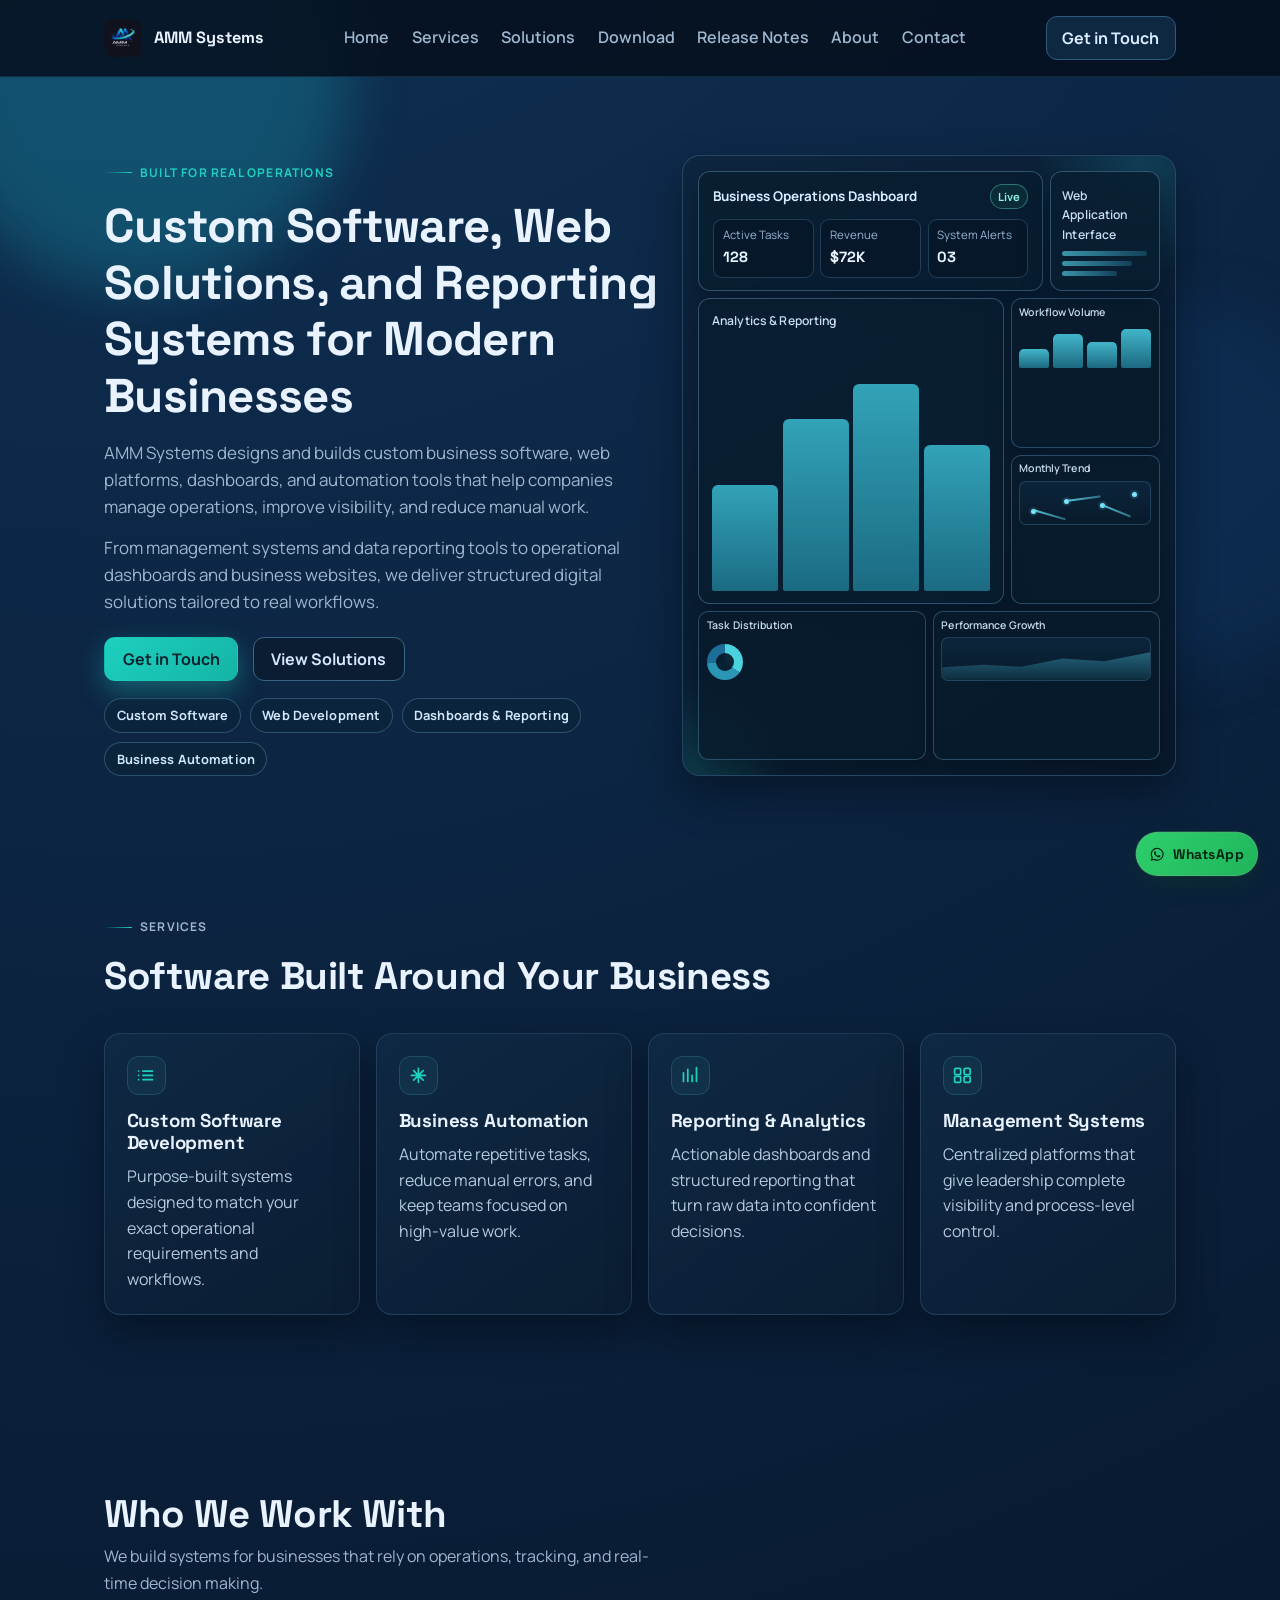
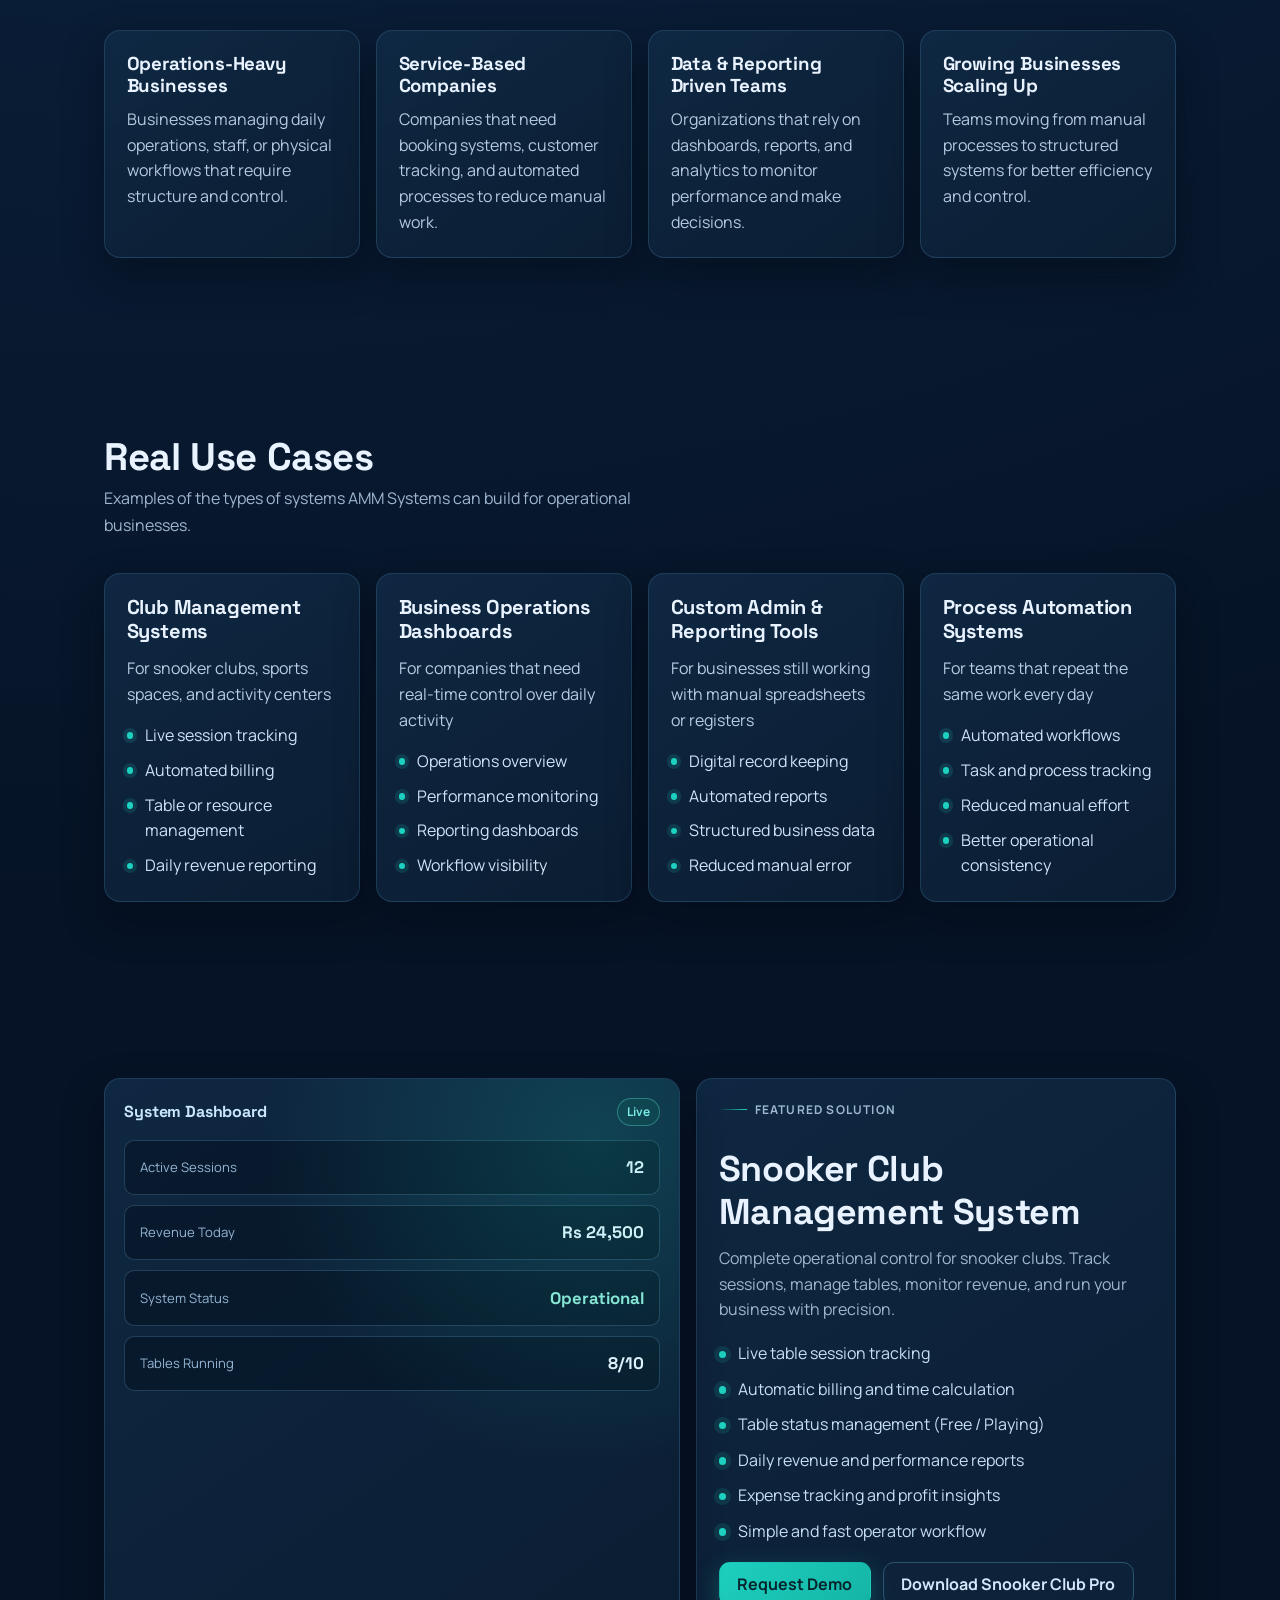
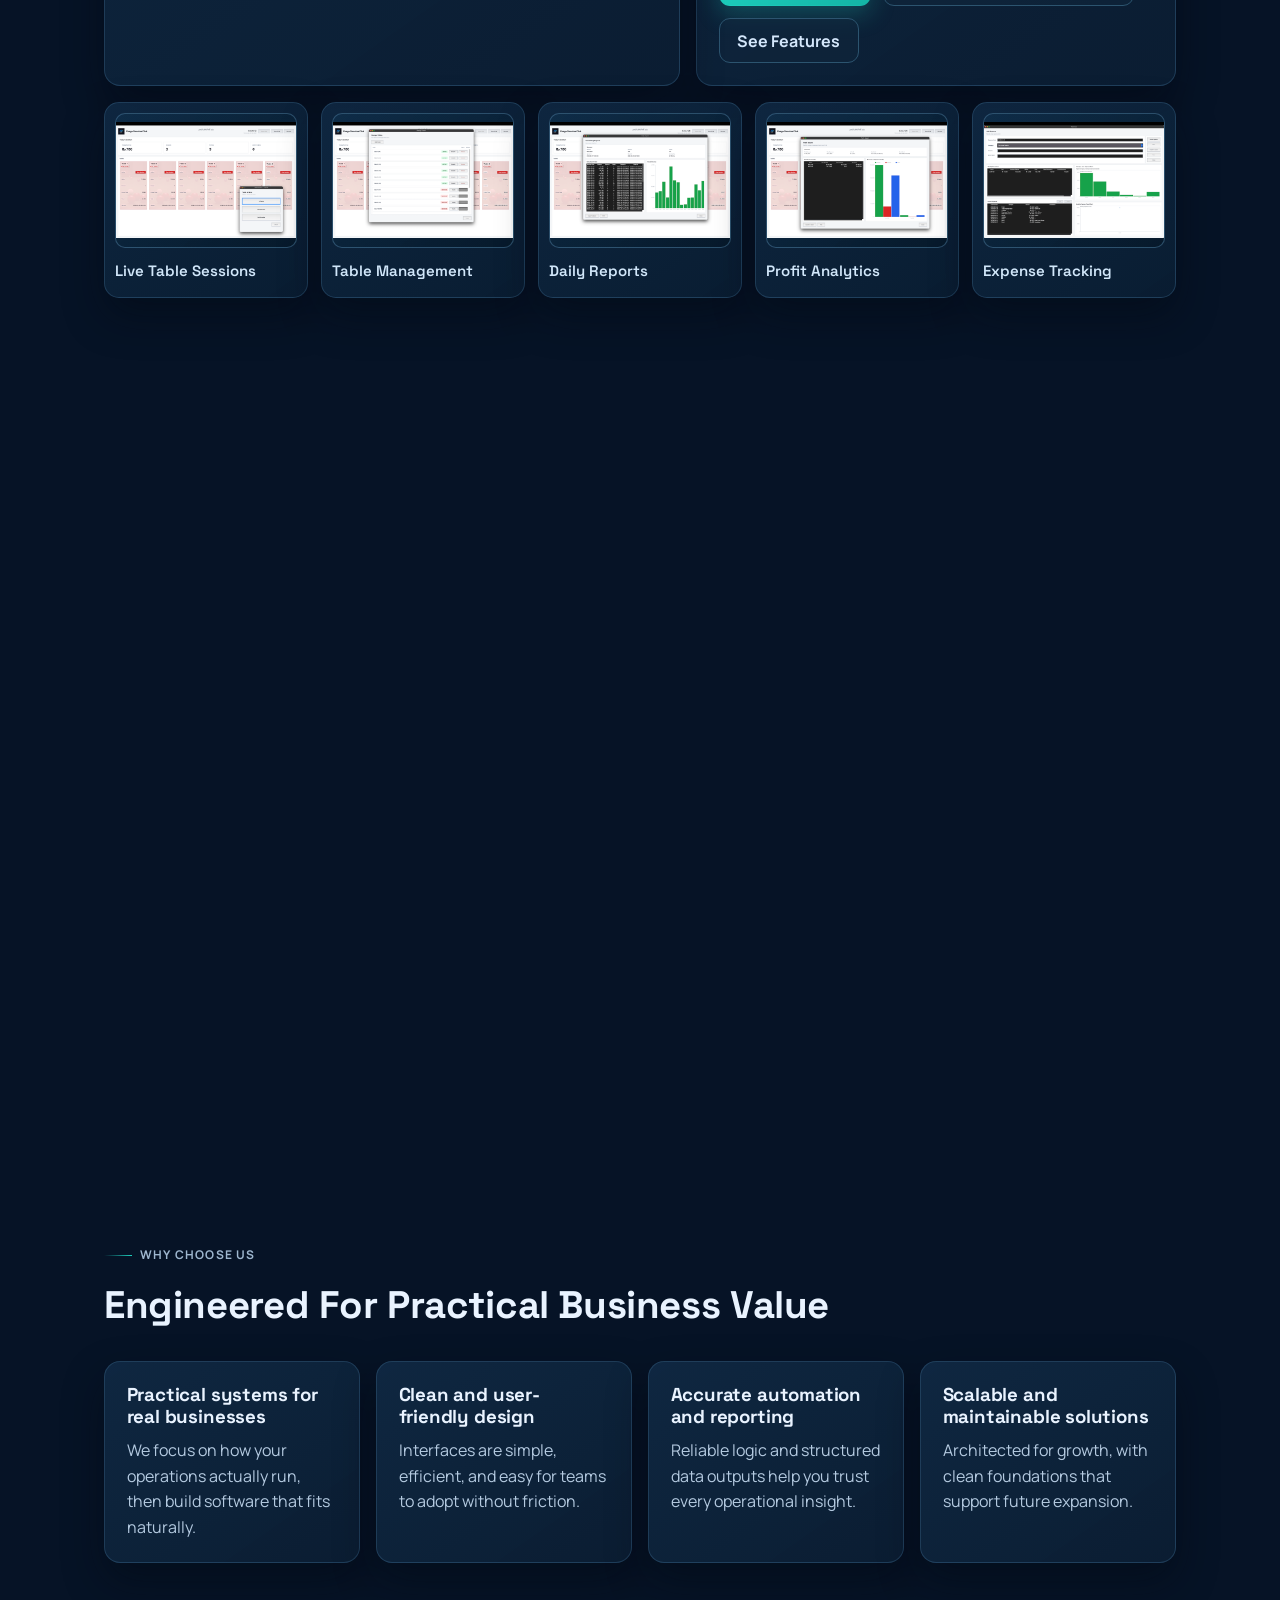
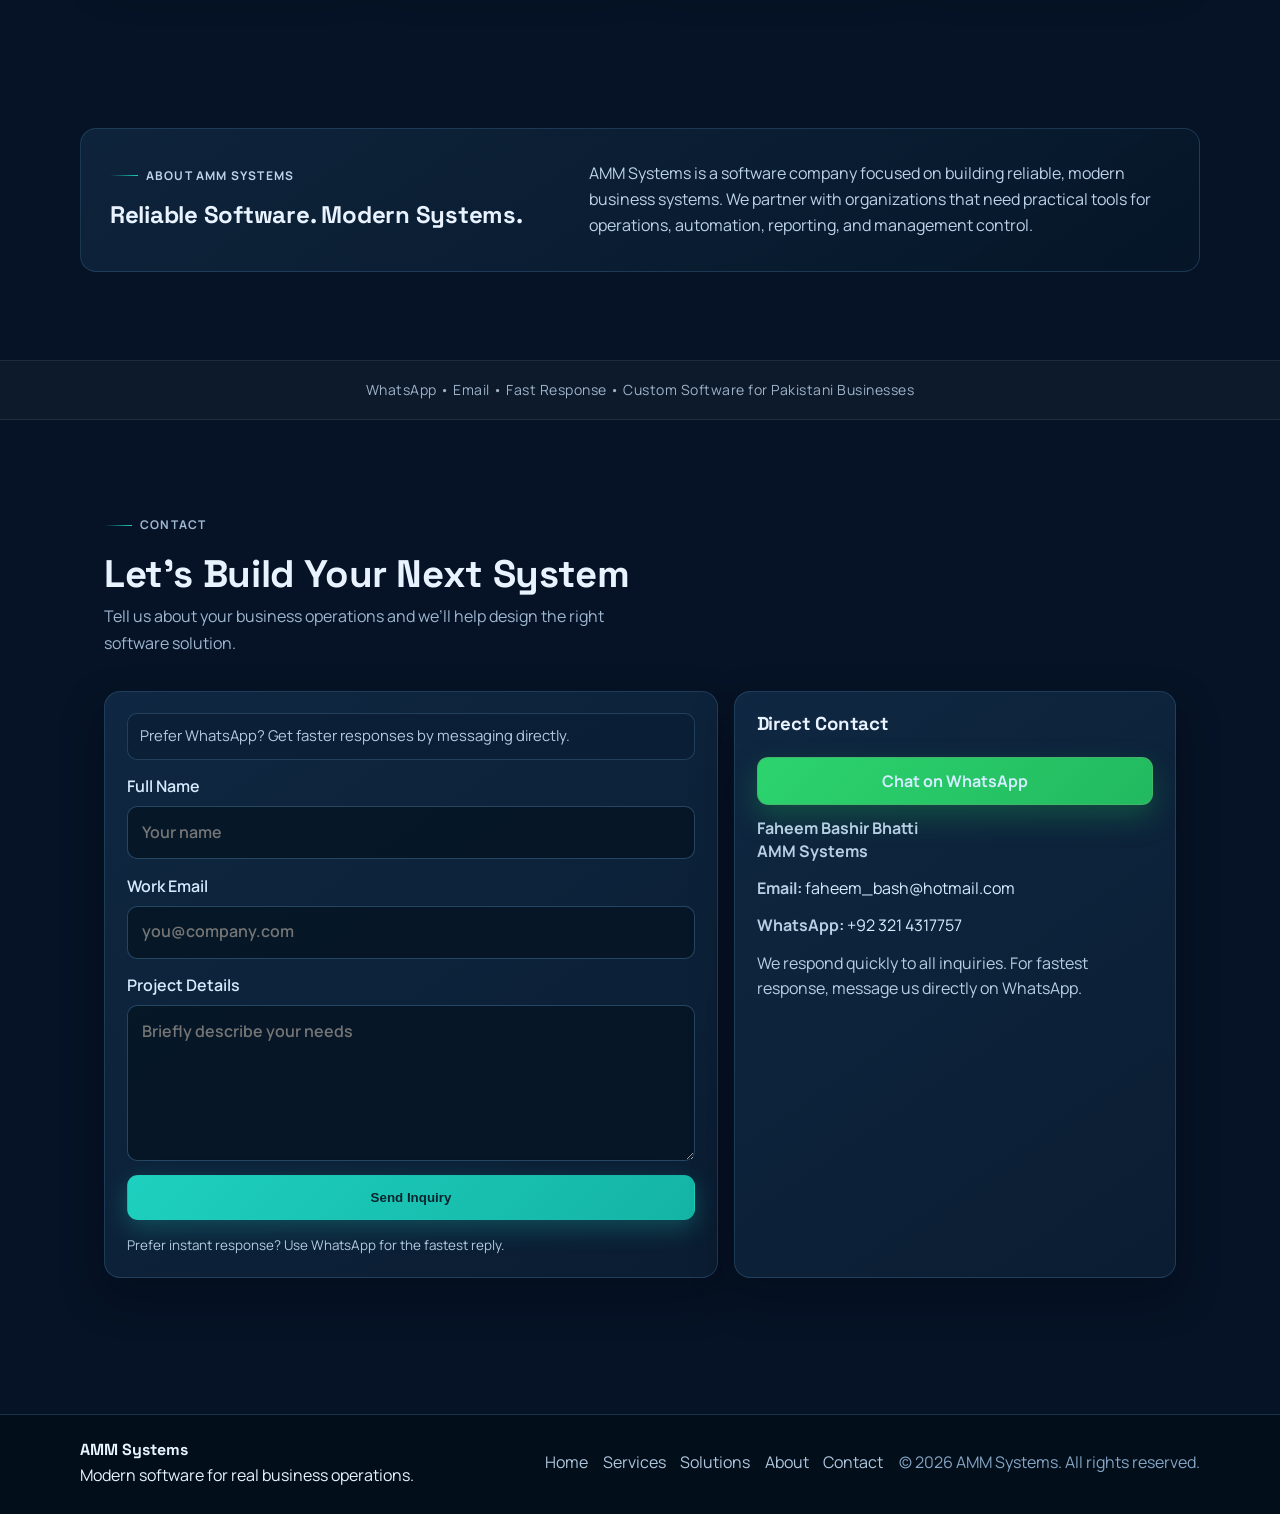
==== commit a23c6101: "Add download navigation links" ====
--- a/index.html
+++ b/index.html
@@ -33,6 +33,8 @@
         <a href="#top">Home</a>
         <a href="#services">Services</a>
         <a href="#solutions">Solutions</a>
+        <a href="/download">Download</a>
+        <a href="/release-notes">Release Notes</a>
         <a href="#about">About</a>
         <a href="#contact">Contact</a>
       </nav>
@@ -322,6 +324,7 @@
             </ul>
             <div class="product-actions">
               <a class="btn btn-primary" href="#contact">Request Demo</a>
+              <a class="btn btn-secondary" href="/download">Download Snooker Club Pro</a>
               <a class="btn btn-secondary" href="#solutions-gallery">See Features</a>
             </div>
           </article>
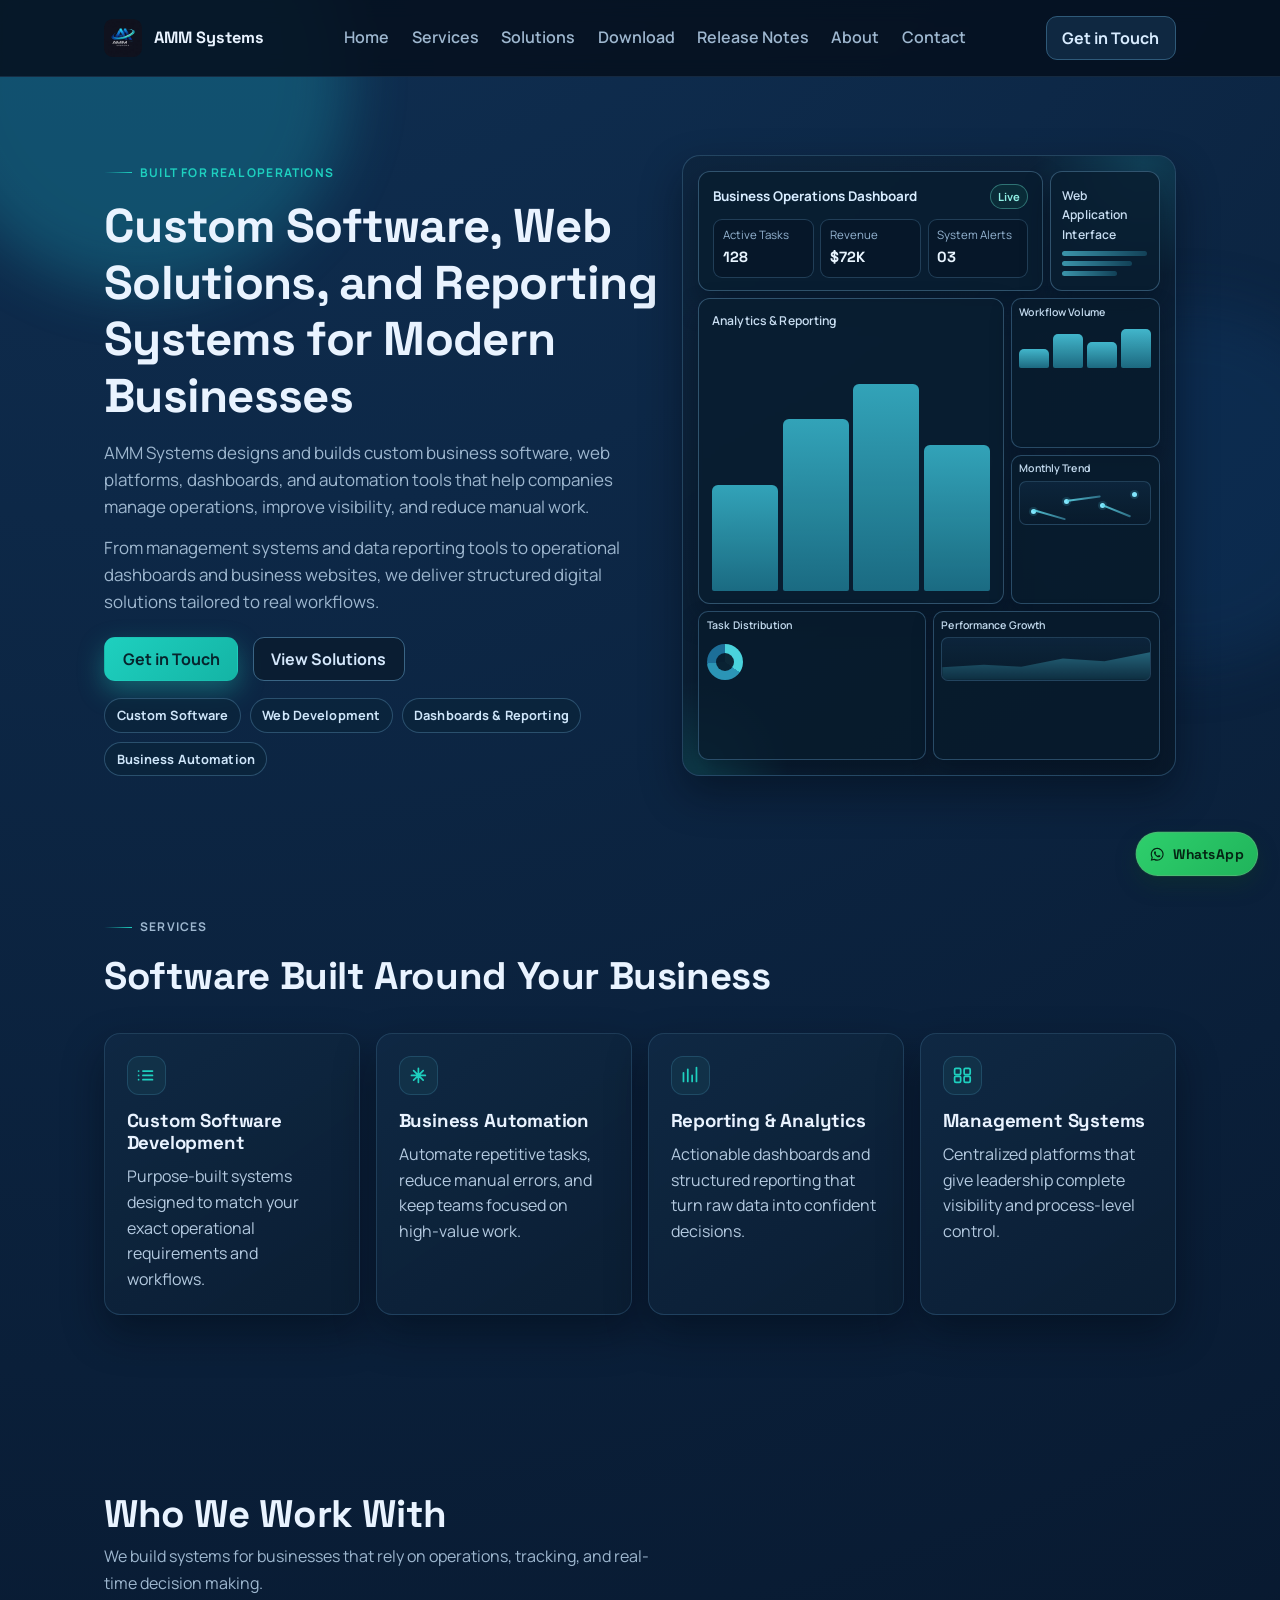
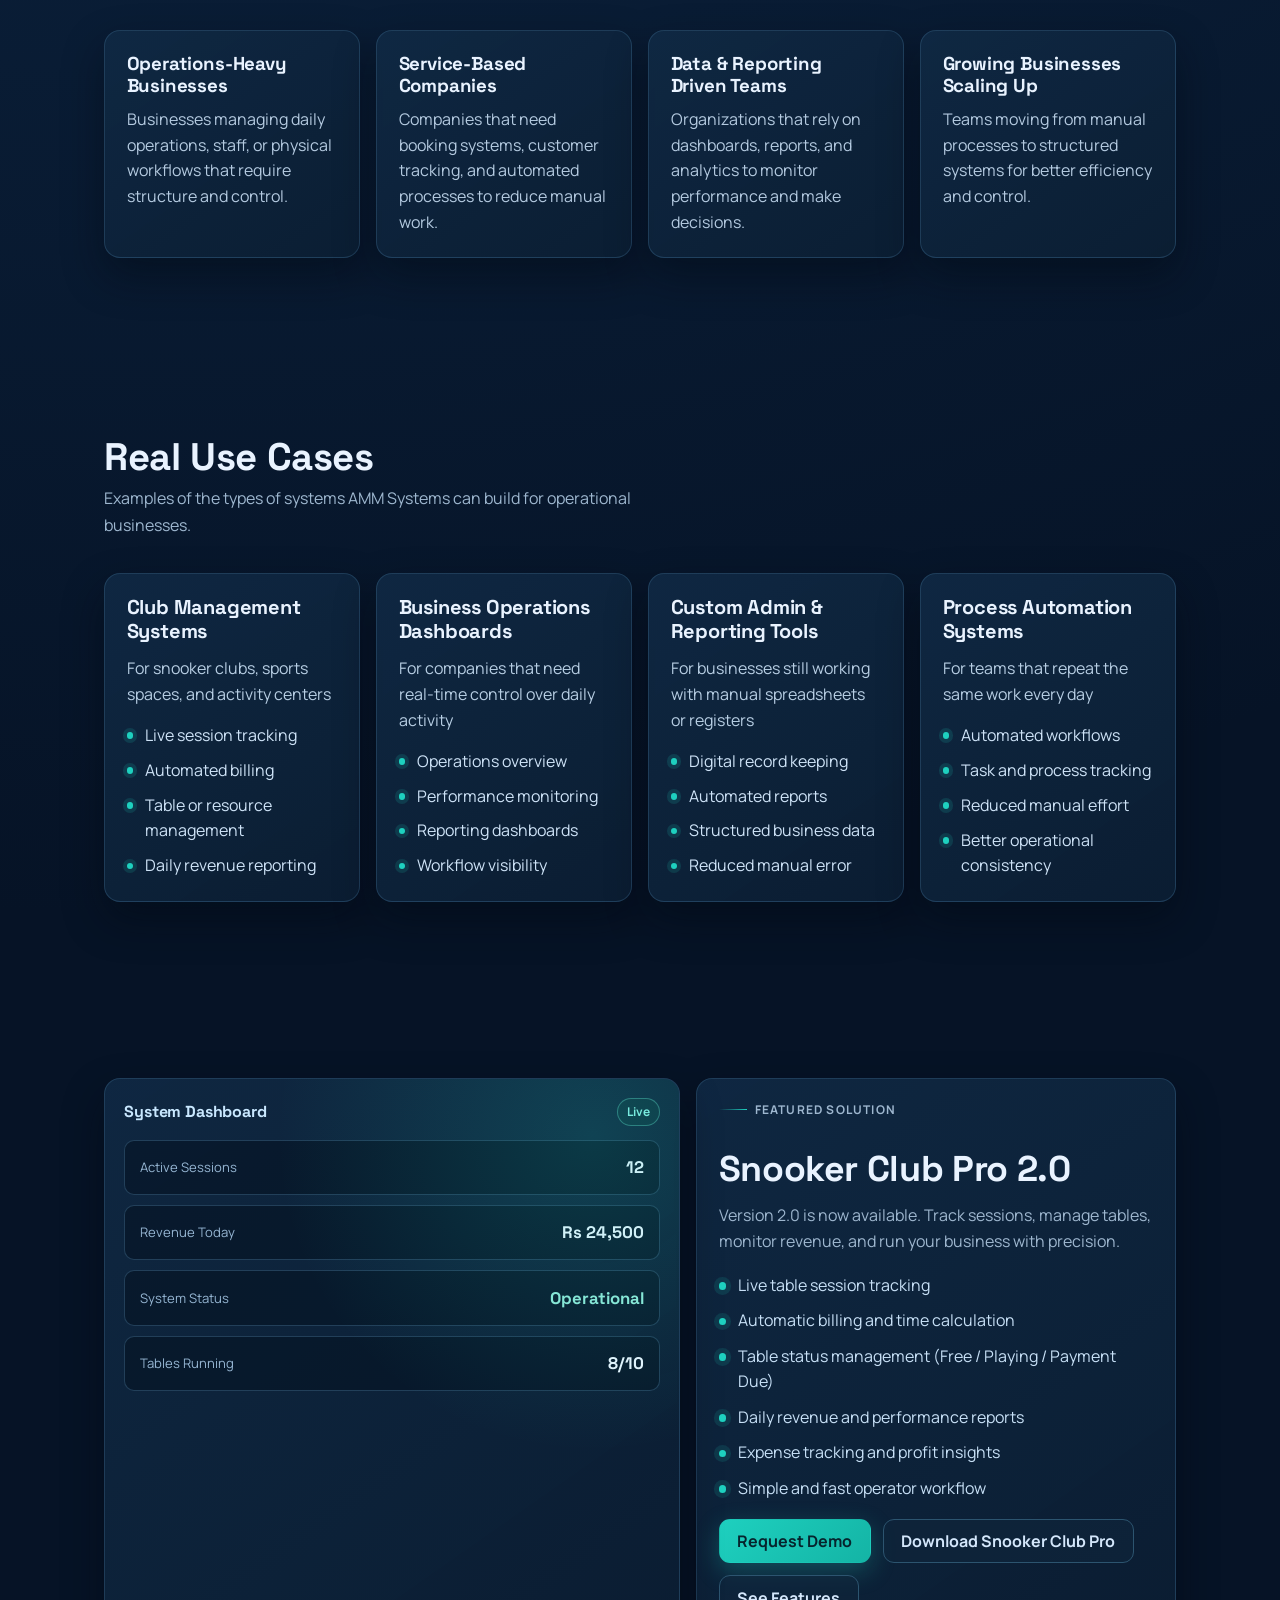
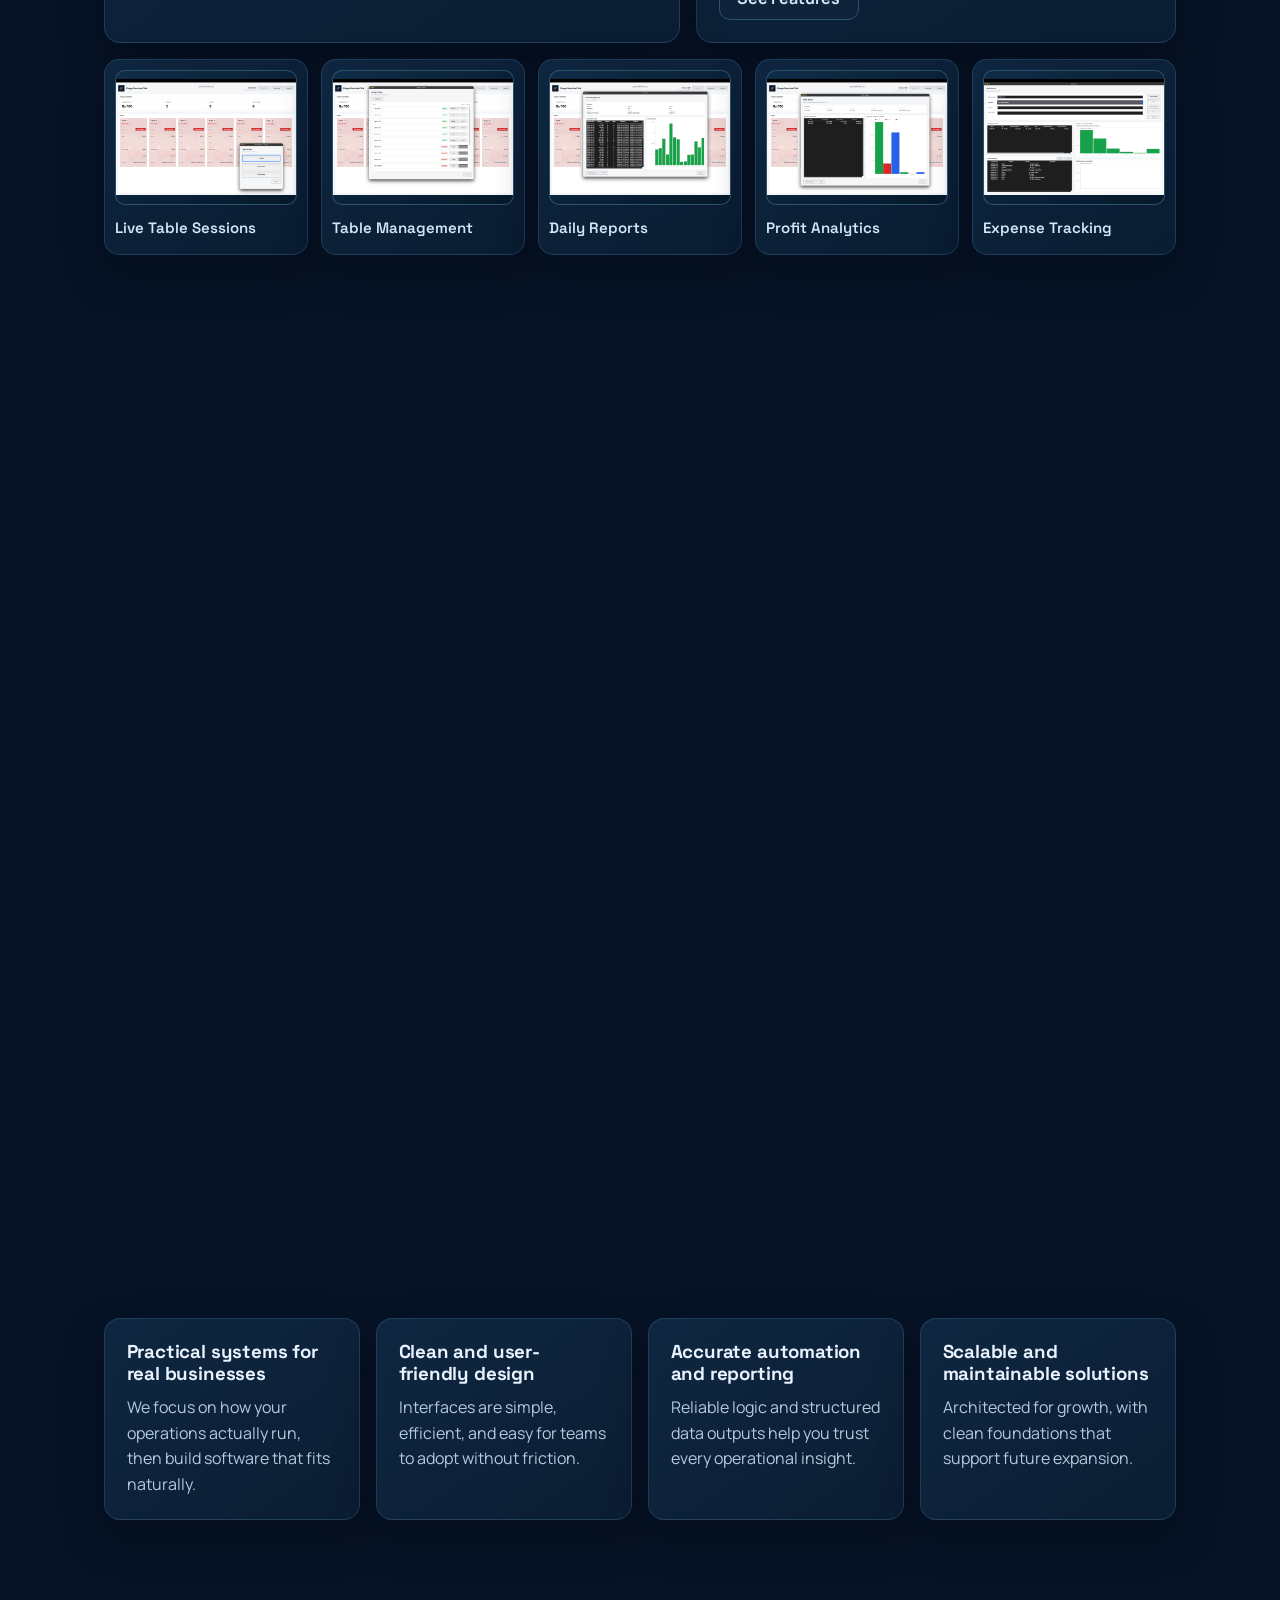
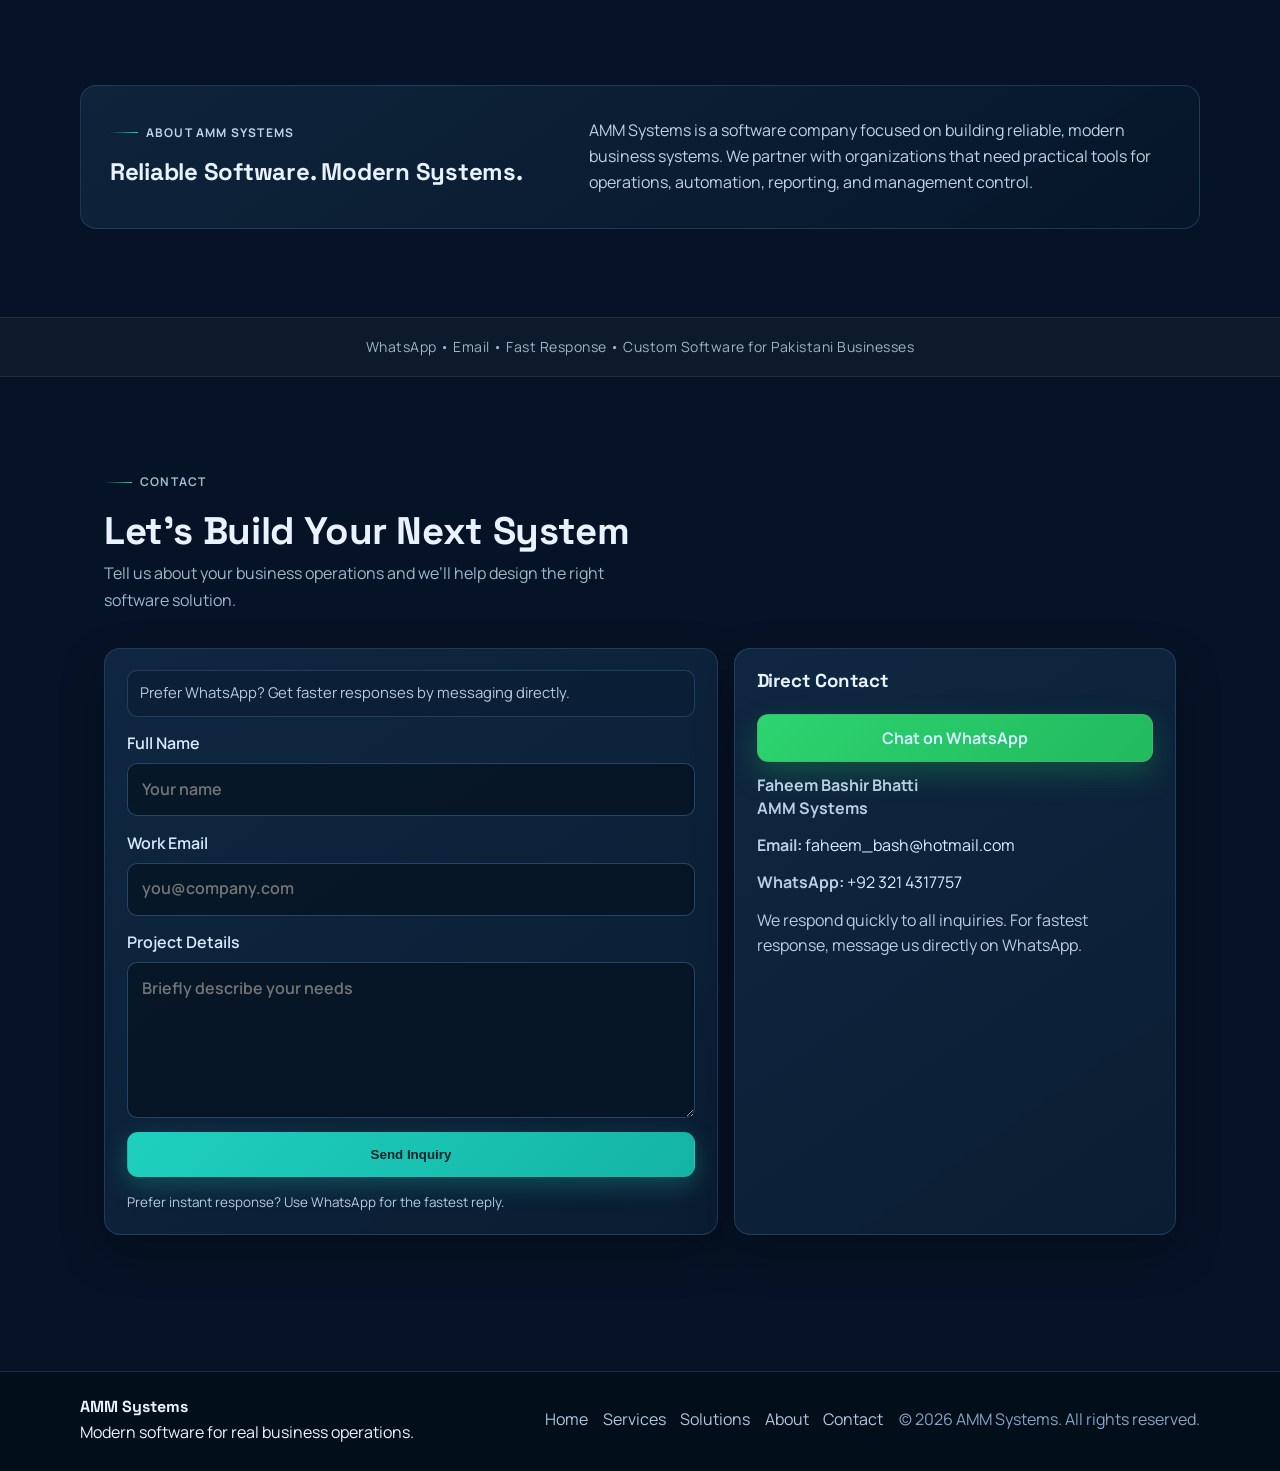
==== commit d25524c7: "release(web): publish Snooker Club Pro 2.0.0" ====
--- a/index.html
+++ b/index.html
@@ -309,15 +309,15 @@
 
           <article class="product-features card">
             <p class="eyebrow">Featured Solution</p>
-            <h2>Snooker Club Management System</h2>
+            <h2>Snooker Club Pro 2.0</h2>
             <p>
-              Complete operational control for snooker clubs. Track sessions, manage tables,
+              Version 2.0 is now available. Track sessions, manage tables,
               monitor revenue, and run your business with precision.
             </p>
             <ul class="feature-list">
               <li>Live table session tracking</li>
               <li>Automatic billing and time calculation</li>
-              <li>Table status management (Free / Playing)</li>
+              <li>Table status management (Free / Playing / Payment Due)</li>
               <li>Daily revenue and performance reports</li>
               <li>Expense tracking and profit insights</li>
               <li>Simple and fast operator workflow</li>
